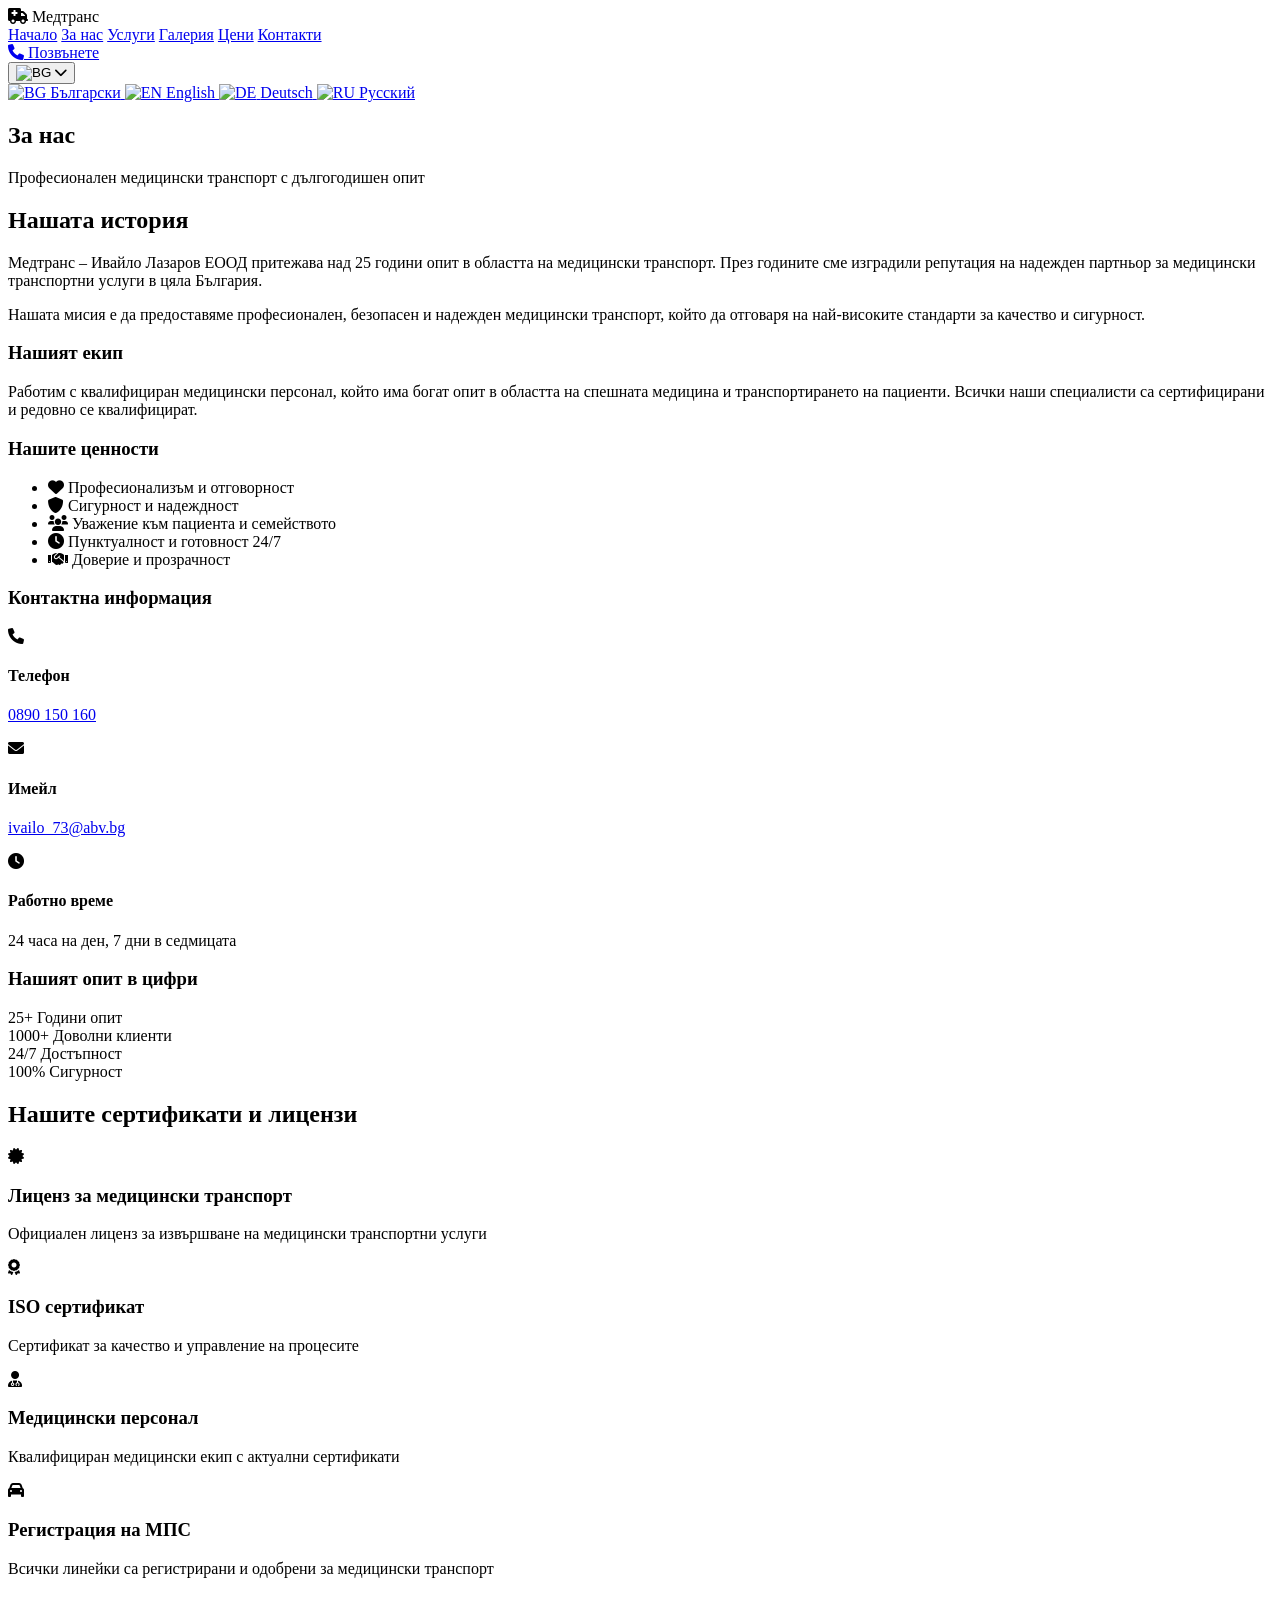
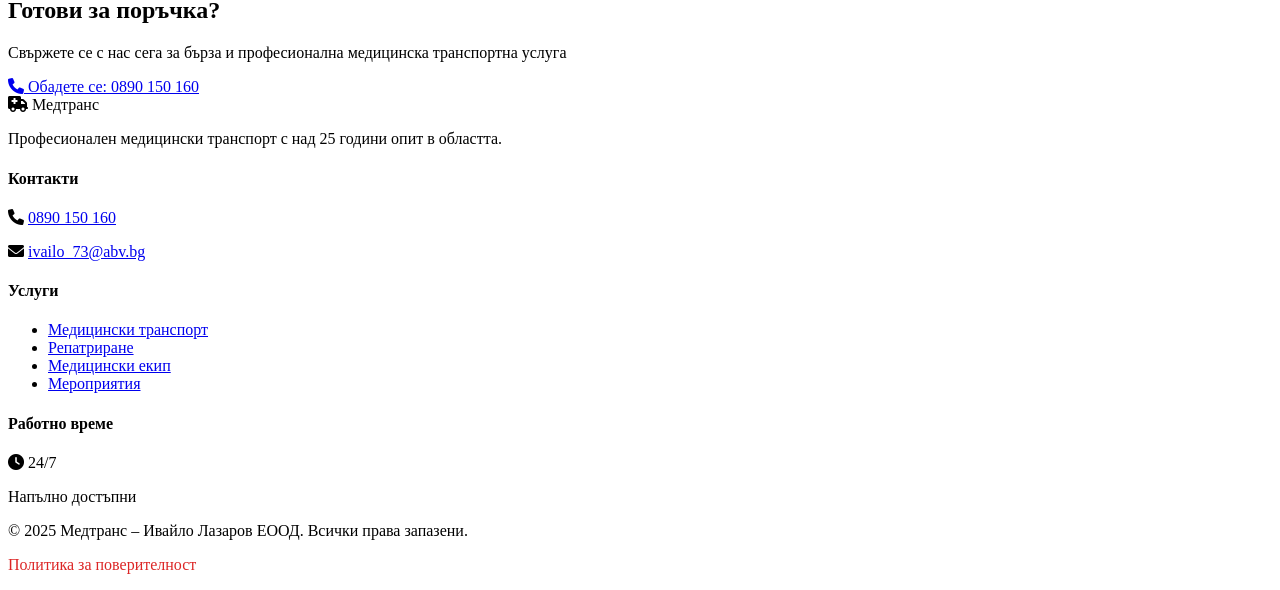
==== about.html @ 8045e9b8 "Add files via upload" ====
<!DOCTYPE html>
<html lang="bg">
<head>
    <meta charset="UTF-8">
    <meta name="viewport" content="width=device-width, initial-scale=1.0">
    <title>За нас - Медтранс - Ивайло Лазаров ЕООД</title>
    <meta name="description" content="Медтранс - Ивайло Лазаров ЕООД притежава над 25 години опит в областта на медицински транспорт. Професионален екип и надеждно обслужване.">
    <meta name="keywords" content="за нас, опит, медицински транспорт, екип">
    
    <link rel="stylesheet" href="css/styles.css">
    <link href="https://fonts.googleapis.com/css2?family=Inter:wght@300;400;500;600;700&display=swap" rel="stylesheet">
    <link rel="stylesheet" href="https://cdnjs.cloudflare.com/ajax/libs/font-awesome/6.0.0/css/all.min.css">
    
    <!-- Favicon -->
    <link rel="icon" type="image/x-icon" href="favicon.ico">
    <link rel="apple-touch-icon" sizes="180x180" href="favicon.ico">
    <link rel="icon" type="image/png" sizes="32x32" href="favicon.ico">
    <link rel="icon" type="image/png" sizes="16x16" href="favicon.ico">
    
    <!-- Additional Meta Tags -->
    <meta name="robots" content="index, follow">
    <meta name="language" content="Bulgarian">
    <meta name="geo.region" content="BG">
    <meta name="geo.placename" content="Pleven">
    <meta name="geo.position" content="43.417;24.607">
    <meta name="ICBM" content="43.417, 24.607">
    <link rel="canonical" href="https://medtrans-pleven.com/about.html">
</head>
<body>
    <!-- Navigation -->
    <nav class="navbar" id="navbar">
        <div class="nav-container">
            <div class="nav-logo">
                <i class="fas fa-ambulance"></i>
                <span>Медтранс</span>
            </div>
            <div class="nav-menu" id="nav-menu">
                <a href="index.html" class="nav-link">Начало</a>
                <a href="about.html" class="nav-link active">За нас</a>
                <a href="services.html" class="nav-link">Услуги</a>
                <a href="gallery.html" class="nav-link">Галерия</a>
                <a href="pricing.html" class="nav-link">Цени</a>
                <a href="contact.html" class="nav-link">Контакти</a>
            </div>
            <div class="nav-actions">
                <a href="tel:0890150160" class="btn btn-cta">
                    <i class="fas fa-phone"></i>
                    Позвънете
                </a>
                <div class="language-selector">
                    <button class="lang-btn" id="lang-btn">
                        <img id="current-flag" class="flag-img" src="https://flagcdn.com/24x18/bg.png" alt="BG">
                        <i class="fas fa-chevron-down"></i>
                    </button>
                    <div class="lang-dropdown" id="lang-dropdown">
                        <a href="#" class="lang-option active" data-lang="bg" data-flag="https://flagcdn.com/24x18/bg.png">
                            <img class="flag-img" src="https://flagcdn.com/24x18/bg.png" alt="BG">
                            <span>Български</span>
                        </a>
                        <a href="#" class="lang-option" data-lang="en" data-flag="https://flagcdn.com/24x18/gb.png">
                            <img class="flag-img" src="https://flagcdn.com/24x18/gb.png" alt="EN">
                            <span>English</span>
                        </a>
                        <a href="#" class="lang-option" data-lang="de" data-flag="https://flagcdn.com/24x18/de.png">
                            <img class="flag-img" src="https://flagcdn.com/24x18/de.png" alt="DE">
                            <span>Deutsch</span>
                        </a>
                        <a href="#" class="lang-option" data-lang="ru" data-flag="https://flagcdn.com/24x18/ru.png">
                            <img class="flag-img" src="https://flagcdn.com/24x18/ru.png" alt="RU">
                            <span>Русский</span>
                        </a>
                    </div>
                </div>
            </div>
            <div class="nav-toggle" id="nav-toggle">
                <span class="bar"></span>
                <span class="bar"></span>
                <span class="bar"></span>
            </div>
        </div>
    </nav>

    <!-- Page Header -->
    <section class="page-header">
        <div class="container">
            <h1>За нас</h1>
            <p>Професионален медицински транспорт с дългогодишен опит</p>
        </div>
    </section>

    <!-- About Content -->
    <section class="about-detailed">
        <div class="container">
            <div class="about-grid">
                <div class="about-text">
                    <h2>Нашата история</h2>
                    <p>Медтранс – Ивайло Лазаров ЕООД притежава над 25 години опит в областта на медицински транспорт. През годините сме изградили репутация на надежден партньор за медицински транспортни услуги в цяла България.</p>
                    
                    <p>Нашата мисия е да предоставяме професионален, безопасен и надежден медицински транспорт, който да отговаря на най-високите стандарти за качество и сигурност.</p>
                    
                    <h3>Нашият екип</h3>
                    <p>Работим с квалифициран медицински персонал, който има богат опит в областта на спешната медицина и транспортирането на пациенти. Всички наши специалисти са сертифицирани и редовно се квалифицират.</p>
                    
                    <h3>Нашите ценности</h3>
                    <ul class="values-list">
                        <li><i class="fas fa-heart"></i> Професионализъм и отговорност</li>
                        <li><i class="fas fa-shield-alt"></i> Сигурност и надеждност</li>
                        <li><i class="fas fa-users"></i> Уважение към пациента и семейството</li>
                        <li><i class="fas fa-clock"></i> Пунктуалност и готовност 24/7</li>
                        <li><i class="fas fa-handshake"></i> Доверие и прозрачност</li>
                    </ul>
                </div>
                
                <div class="about-sidebar">
                    <div class="contact-card">
                        <h3>Контактна информация</h3>
                        <div class="contact-item">
                            <i class="fas fa-phone"></i>
                            <div>
                                <h4>Телефон</h4>
                                <p><a href="tel:0890150160">0890 150 160</a></p>
                            </div>
                        </div>
                        <div class="contact-item">
                            <i class="fas fa-envelope"></i>
                            <div>
                                <h4>Имейл</h4>
                                <p><a href="mailto:ivailo_73@abv.bg">ivailo_73@abv.bg</a></p>
                            </div>
                        </div>
                        <div class="contact-item">
                            <i class="fas fa-clock"></i>
                            <div>
                                <h4>Работно време</h4>
                                <p>24 часа на ден, 7 дни в седмицата</p>
                            </div>
                        </div>
                    </div>
                    
                    <div class="stats-card">
                        <h3>Нашият опит в цифри</h3>
                        <div class="stat-item">
                            <span class="stat-number">25+</span>
                            <span class="stat-label">Години опит</span>
                        </div>
                        <div class="stat-item">
                            <span class="stat-number">1000+</span>
                            <span class="stat-label">Доволни клиенти</span>
                        </div>
                        <div class="stat-item">
                            <span class="stat-number">24/7</span>
                            <span class="stat-label">Достъпност</span>
                        </div>
                        <div class="stat-item">
                            <span class="stat-number">100%</span>
                            <span class="stat-label">Сигурност</span>
                        </div>
                    </div>
                </div>
            </div>
        </div>
    </section>

    <!-- Certifications -->
    <section class="certifications">
        <div class="container">
            <h2>Нашите сертификати и лицензи</h2>
            <div class="cert-grid">
                <div class="cert-item">
                    <i class="fas fa-certificate"></i>
                    <h3>Лиценз за медицински транспорт</h3>
                    <p>Официален лиценз за извършване на медицински транспортни услуги</p>
                </div>
                <div class="cert-item">
                    <i class="fas fa-award"></i>
                    <h3>ISO сертификат</h3>
                    <p>Сертификат за качество и управление на процесите</p>
                </div>
                <div class="cert-item">
                    <i class="fas fa-user-md"></i>
                    <h3>Медицински персонал</h3>
                    <p>Квалифициран медицински екип с актуални сертификати</p>
                </div>
                <div class="cert-item">
                    <i class="fas fa-car"></i>
                    <h3>Регистрация на МПС</h3>
                    <p>Всички линейки са регистрирани и одобрени за медицински транспорт</p>
                </div>
            </div>
        </div>
    </section>

    <!-- Ready to Order Section -->
    <section class="ready-to-order">
        <div class="container">
            <div class="ready-to-order-content">
                <h2>Готови за поръчка?</h2>
                <p>Свържете се с нас сега за бърза и професионална медицинска транспортна услуга</p>
                <a href="tel:0890150160" class="btn btn-primary">
                    <i class="fas fa-phone"></i>
                    Обадете се: 0890 150 160
                </a>
            </div>
        </div>
    </section>

    <!-- Footer -->
    <footer class="footer">
        <div class="container">
            <div class="footer-content">
                <div class="footer-section">
                    <div class="footer-logo">
                        <i class="fas fa-ambulance"></i>
                        <span>Медтранс</span>
                    </div>
                    <p>Професионален медицински транспорт с над 25 години опит в областта.</p>
                </div>
                
                <div class="footer-section">
                    <h4>Контакти</h4>
                    <div class="footer-contact">
                        <p><i class="fas fa-phone"></i> <a href="tel:0890150160">0890 150 160</a></p>
                        <p><i class="fas fa-envelope"></i> <a href="mailto:ivailo_73@abv.bg">ivailo_73@abv.bg</a></p>
                    </div>
                </div>
                
                <div class="footer-section">
                    <h4>Услуги</h4>
                    <ul class="footer-links">
                        <li><a href="services.html">Медицински транспорт</a></li>
                        <li><a href="services.html">Репатриране</a></li>
                        <li><a href="services.html">Медицински екип</a></li>
                        <li><a href="services.html">Мероприятия</a></li>
                    </ul>
                </div>
                
                <div class="footer-section">
                    <h4>Работно време</h4>
                    <p><i class="fas fa-clock"></i> 24/7</p>
                    <p>Напълно достъпни</p>
                </div>
            </div>
            
            <div class="footer-bottom">
                <p>&copy; 2025 Медтранс – Ивайло Лазаров ЕООД. Всички права запазени.</p>
                <p><a href="privacy.html" style="color: #dc2626; text-decoration: none;">Политика за поверителност</a></p>
            </div>
        </div>
    </footer>

    <script src="js/script.js"></script>
</body>
</html>
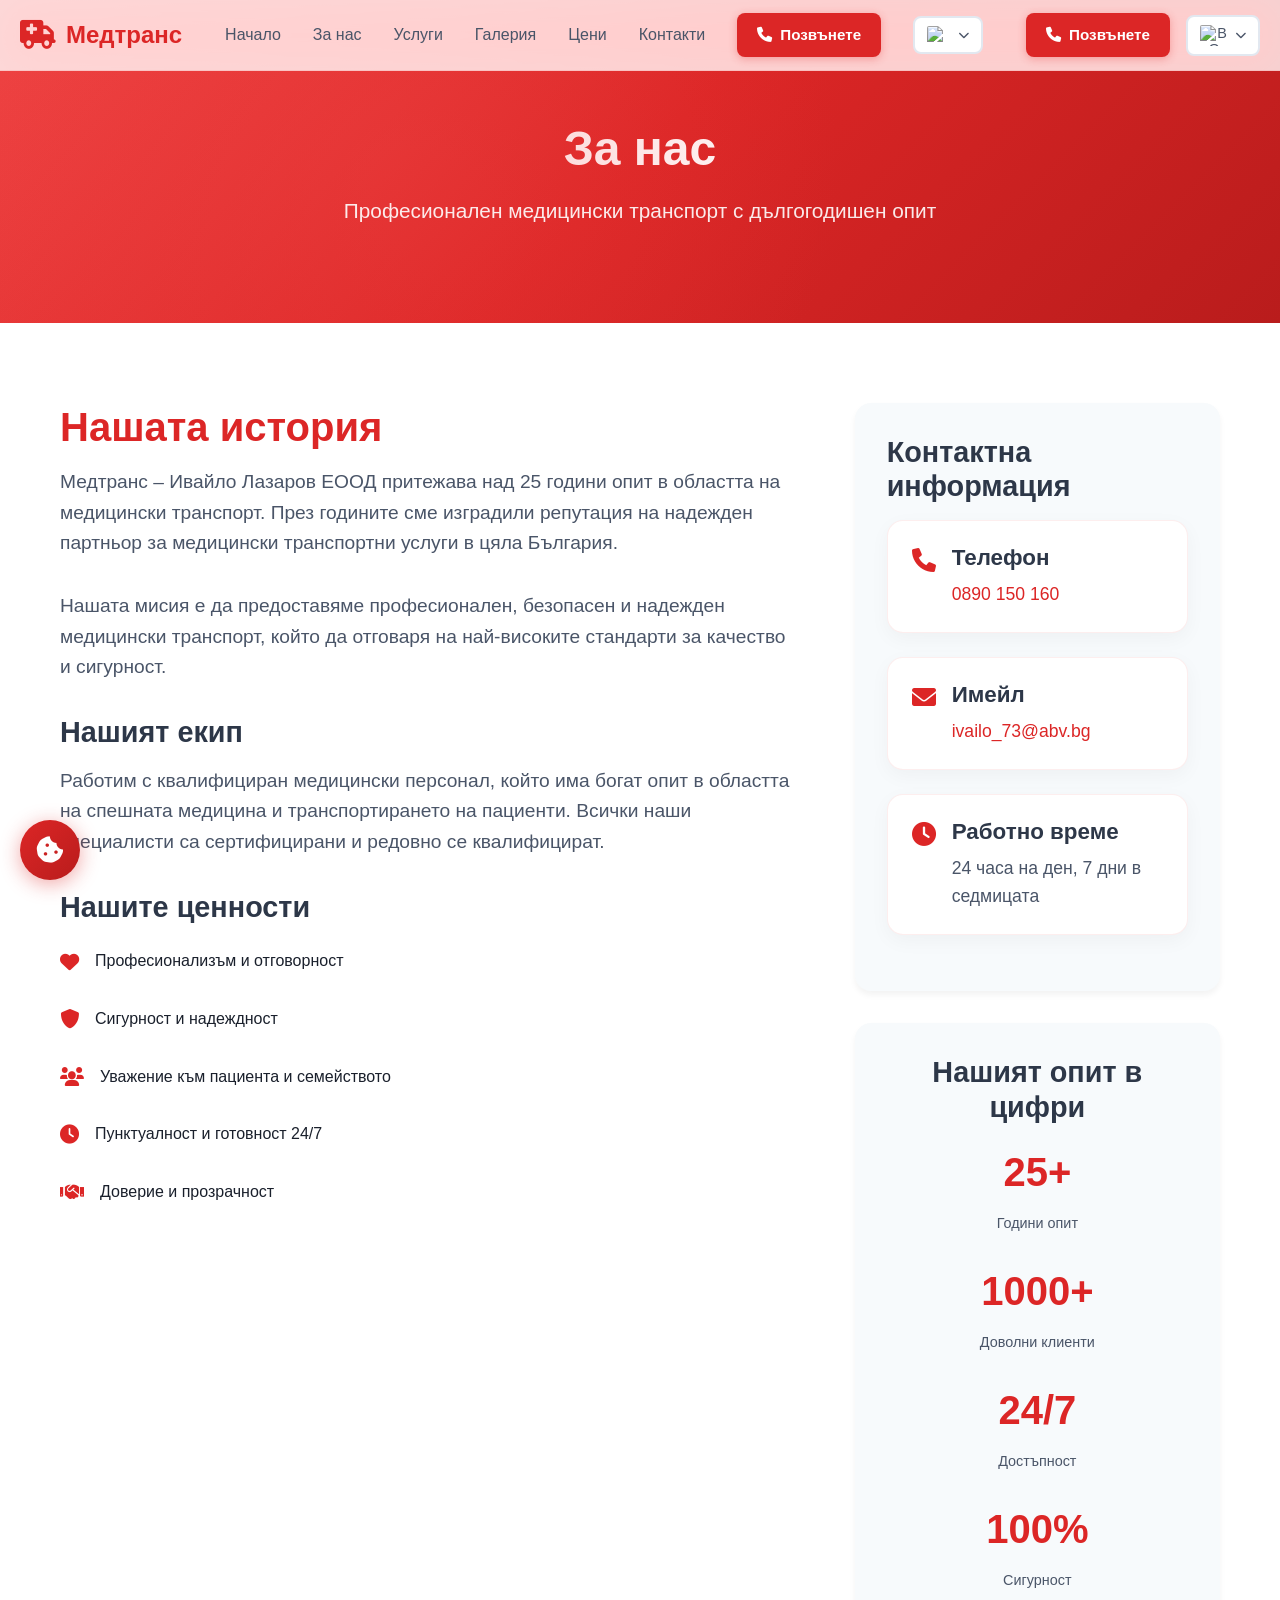
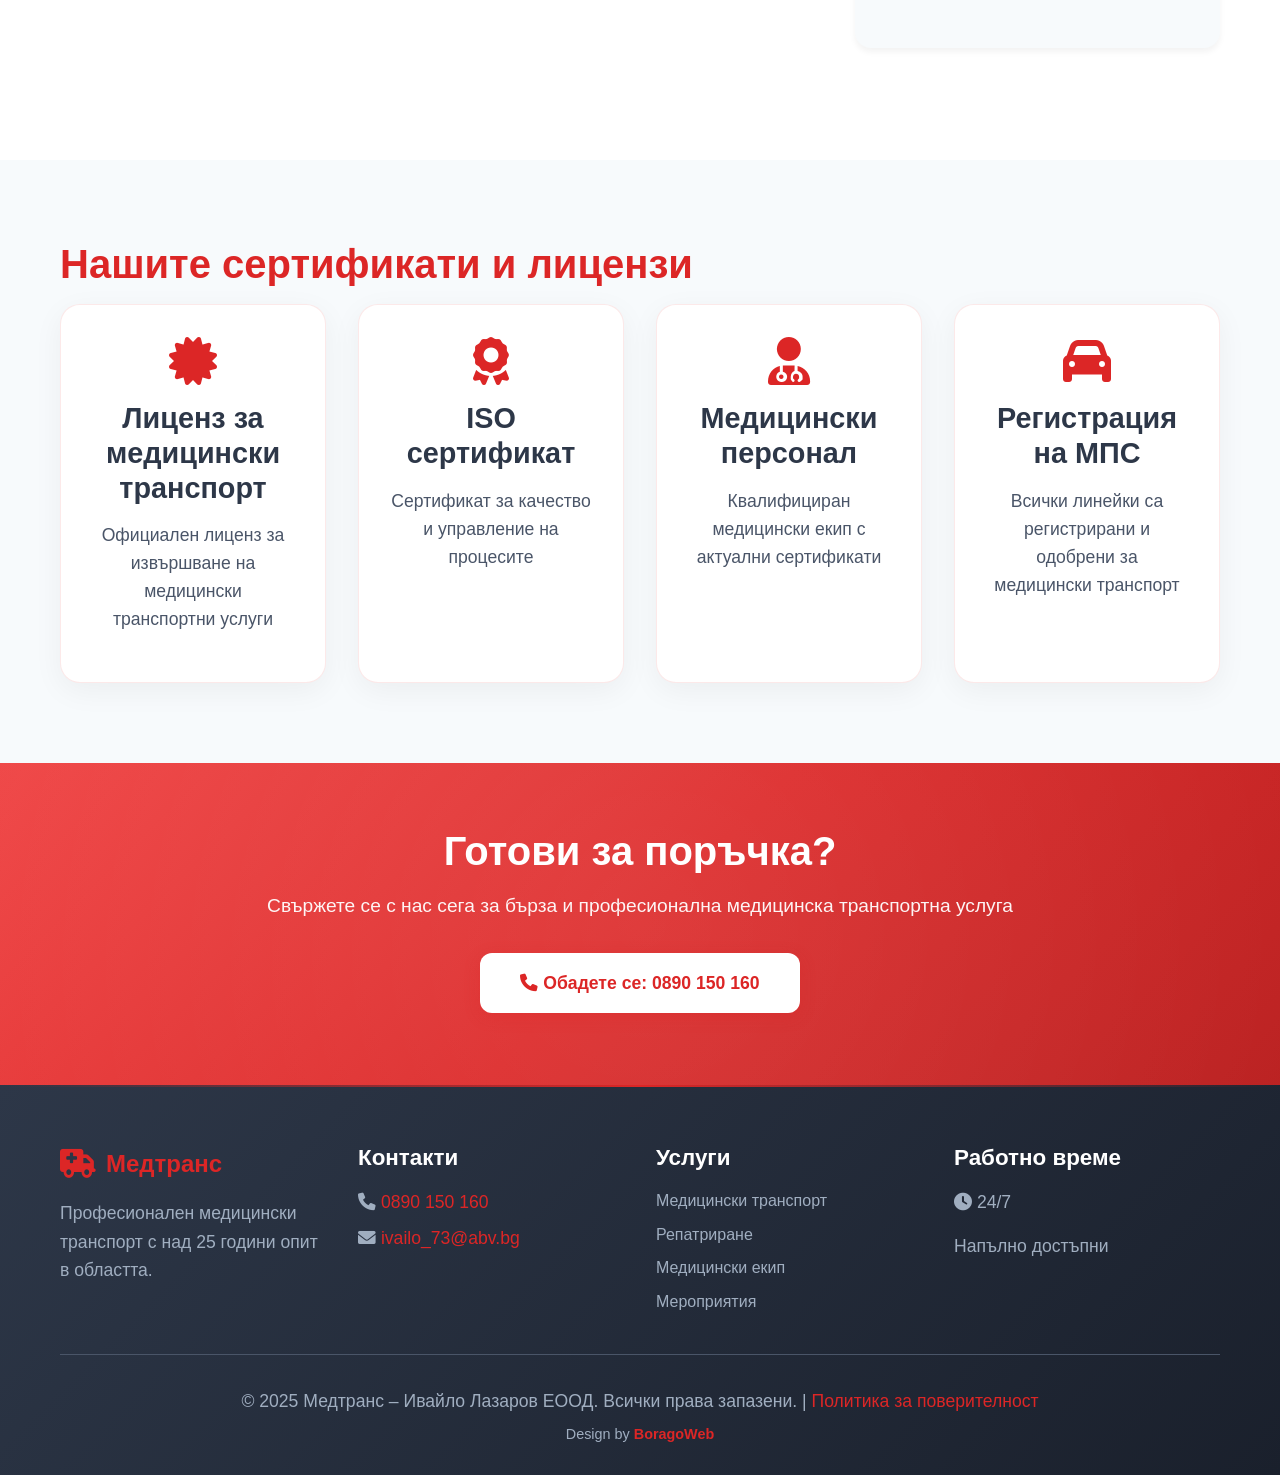
==== commit 07945efc: "Add files via upload" ====
--- a/about.html
+++ b/about.html
@@ -2,7 +2,7 @@
 <html lang="bg">
 <head>
     <meta charset="UTF-8">
-    <meta name="viewport" content="width=device-width, initial-scale=1.0">
+    <meta name="viewport" content="width=device-width, initial-scale=1.0, maximum-scale=1.0, user-scalable=no, overflow-x=hidden">
     <title>За нас - Медтранс - Ивайло Лазаров ЕООД</title>
     <meta name="description" content="Медтранс - Ивайло Лазаров ЕООД притежава над 25 години опит в областта на медицински транспорт. Професионален екип и надеждно обслужване.">
     <meta name="keywords" content="за нас, опит, медицински транспорт, екип">
@@ -41,32 +41,68 @@
                 <a href="gallery.html" class="nav-link">Галерия</a>
                 <a href="pricing.html" class="nav-link">Цени</a>
                 <a href="contact.html" class="nav-link">Контакти</a>
+                
+                <!-- Mobile Call Button -->
+                <div class="mobile-nav-action">
+                    <a href="tel:0890150160" class="btn btn-cta mobile-call-btn">
+                        <i class="fas fa-phone"></i>
+                        Позвънете
+                    </a>
+                </div>
+                
+                <!-- Mobile Language Selector -->
+                <div class="mobile-nav-action">
+                    <div class="language-selector mobile-language-selector">
+                        <button class="lang-btn mobile-lang-btn" id="mobile-lang-btn">
+                            <img id="mobile-current-flag" class="flag-img" src="https://flagcdn.com/w40/bg.png" alt="BG">
+                            <i class="fas fa-chevron-down"></i>
+                        </button>
+                        <div class="lang-dropdown mobile-lang-dropdown" id="mobile-lang-dropdown">
+                            <a href="#" class="lang-option active" data-lang="bg" data-flag="https://flagcdn.com/w40/bg.png">
+                                <img class="flag-img" src="https://flagcdn.com/w40/bg.png" alt="BG">
+                                <span>Български</span>
+                            </a>
+                            <a href="#" class="lang-option" data-lang="en" data-flag="https://flagcdn.com/w40/gb.png">
+                                <img class="flag-img" src="https://flagcdn.com/w40/gb.png" alt="EN">
+                                <span>English</span>
+                            </a>
+                            <a href="#" class="lang-option" data-lang="de" data-flag="https://flagcdn.com/w40/de.png">
+                                <img class="flag-img" src="https://flagcdn.com/w40/de.png" alt="DE">
+                                <span>Deutsch</span>
+                            </a>
+                            <a href="#" class="lang-option" data-lang="ru" data-flag="https://flagcdn.com/w40/ru.png">
+                                <img class="flag-img" src="https://flagcdn.com/w40/ru.png" alt="RU">
+                                <span>Русский</span>
+                            </a>
+                        </div>
+                    </div>
+                </div>
             </div>
             <div class="nav-actions">
-                <a href="tel:0890150160" class="btn btn-cta">
+                <a href="tel:0890150160" class="btn btn-cta desktop-only">
                     <i class="fas fa-phone"></i>
                     Позвънете
                 </a>
-                <div class="language-selector">
+                <div class="language-selector desktop-only">
                     <button class="lang-btn" id="lang-btn">
-                        <img id="current-flag" class="flag-img" src="https://flagcdn.com/24x18/bg.png" alt="BG">
+                        <img id="current-flag" class="flag-img" src="https://flagcdn.com/w40/bg.png" alt="BG">
                         <i class="fas fa-chevron-down"></i>
                     </button>
                     <div class="lang-dropdown" id="lang-dropdown">
-                        <a href="#" class="lang-option active" data-lang="bg" data-flag="https://flagcdn.com/24x18/bg.png">
-                            <img class="flag-img" src="https://flagcdn.com/24x18/bg.png" alt="BG">
+                        <a href="#" class="lang-option active" data-lang="bg" data-flag="https://flagcdn.com/w40/bg.png">
+                            <img class="flag-img" src="https://flagcdn.com/w40/bg.png" alt="BG">
                             <span>Български</span>
                         </a>
-                        <a href="#" class="lang-option" data-lang="en" data-flag="https://flagcdn.com/24x18/gb.png">
-                            <img class="flag-img" src="https://flagcdn.com/24x18/gb.png" alt="EN">
+                        <a href="#" class="lang-option" data-lang="en" data-flag="https://flagcdn.com/w40/gb.png">
+                            <img class="flag-img" src="https://flagcdn.com/w40/gb.png" alt="EN">
                             <span>English</span>
                         </a>
-                        <a href="#" class="lang-option" data-lang="de" data-flag="https://flagcdn.com/24x18/de.png">
-                            <img class="flag-img" src="https://flagcdn.com/24x18/de.png" alt="DE">
+                        <a href="#" class="lang-option" data-lang="de" data-flag="https://flagcdn.com/w40/de.png">
+                            <img class="flag-img" src="https://flagcdn.com/w40/de.png" alt="DE">
                             <span>Deutsch</span>
                         </a>
-                        <a href="#" class="lang-option" data-lang="ru" data-flag="https://flagcdn.com/24x18/ru.png">
-                            <img class="flag-img" src="https://flagcdn.com/24x18/ru.png" alt="RU">
+                        <a href="#" class="lang-option" data-lang="ru" data-flag="https://flagcdn.com/w40/ru.png">
+                            <img class="flag-img" src="https://flagcdn.com/w40/ru.png" alt="RU">
                             <span>Русский</span>
                         </a>
                     </div>
@@ -79,6 +115,9 @@
             </div>
         </div>
     </nav>
+    
+    <!-- Mobile Menu Overlay -->
+    <div class="nav-overlay" id="nav-overlay"></div>
 
     <!-- Page Header -->
     <section class="page-header">
@@ -242,11 +281,16 @@
             </div>
             
             <div class="footer-bottom">
-                <p>&copy; 2025 Медтранс – Ивайло Лазаров ЕООД. Всички права запазени.</p>
-                <p><a href="privacy.html" style="color: #dc2626; text-decoration: none;">Политика за поверителност</a></p>
+                <p>&copy; 2025 Медтранс – Ивайло Лазаров ЕООД. Всички права запазени. | <a href="privacy.html" style="color: #dc2626; text-decoration: none;">Политика за поверителност</a></p>
+                <p class="footer-credit">Design by <a href="https://boragoweb.com" target="_blank" rel="noopener">BoragoWeb</a></p>
             </div>
         </div>
     </footer>
+
+    <!-- Cookie Settings Button -->
+    <button class="cookie-settings-btn" id="cookie-settings-btn" title="Настройки за бисквитки">
+        <i class="fas fa-cookie-bite"></i>
+    </button>
 
     <script src="js/script.js"></script>
 </body>
--- a/css/styles.css
+++ b/css/styles.css
@@ -0,0 +1,3593 @@
+/* Reset and Base Styles */
+* {
+    margin: 0;
+    padding: 0;
+    box-sizing: border-box;
+    word-wrap: break-word;
+    overflow-wrap: break-word;
+}
+
+html {
+    scroll-behavior: smooth;
+    scroll-padding-top: 80px;
+    overflow-x: hidden;
+}
+
+body {
+    font-family: 'Inter', sans-serif;
+    line-height: 1.6;
+    color: #1a202c;
+    overflow-x: hidden;
+    background: #ffffff;
+    width: 100%;
+    max-width: 100vw;
+}
+
+/* Additional overflow fixes */
+* {
+    max-width: 100%;
+    box-sizing: border-box;
+}
+
+img, video {
+    max-width: 100%;
+    height: auto;
+}
+
+.container {
+    max-width: 1200px;
+    margin: 0 auto;
+    padding: 0 20px;
+    width: 100%;
+}
+
+/* Typography */
+h1, h2, h3, h4, h5, h6 {
+    font-weight: 600;
+    line-height: 1.2;
+    margin-bottom: 1rem;
+    word-wrap: break-word;
+    overflow-wrap: break-word;
+    hyphens: auto;
+    max-width: 100%;
+}
+
+h1 {
+    font-size: 3rem;
+    font-weight: 700;
+}
+
+h2 {
+    font-size: 2.5rem;
+    color: #dc2626;
+}
+
+h3 {
+    font-size: 1.8rem;
+    color: #2d3748;
+}
+
+h4 {
+    font-size: 1.4rem;
+    color: #4a5568;
+}
+
+p {
+    margin-bottom: 1rem;
+    word-wrap: break-word;
+    overflow-wrap: break-word;
+    hyphens: auto;
+    max-width: 100%;
+    font-size: 1.1rem;
+    color: #4a5568;
+}
+
+/* Buttons */
+.btn {
+    display: inline-block;
+    padding: 14px 32px;
+    border: none;
+    border-radius: 12px;
+    text-decoration: none;
+    font-weight: 600;
+    font-size: 1rem;
+    cursor: pointer;
+    transition: all 0.4s cubic-bezier(0.4, 0, 0.2, 1);
+    text-align: center;
+    position: relative;
+    overflow: hidden;
+}
+
+.btn::before {
+    content: '';
+    position: absolute;
+    top: 50%;
+    left: 50%;
+    width: 0;
+    height: 0;
+    border-radius: 50%;
+    background: rgba(255, 255, 255, 0.3);
+    transform: translate(-50%, -50%);
+    transition: width 0.6s, height 0.6s;
+}
+
+.btn:hover::before {
+    width: 300px;
+    height: 300px;
+}
+
+.btn-primary {
+    background: #dc2626;
+    color: white;
+    box-shadow: 0 4px 15px rgba(220, 38, 38, 0.3);
+}
+
+.btn-primary:hover {
+    background: #b91c1c;
+    transform: translateY(-3px);
+    box-shadow: 0 12px 35px rgba(220, 38, 38, 0.4);
+}
+
+.btn-secondary {
+    background: white;
+    color: #dc2626;
+    border: 2px solid #dc2626;
+}
+
+.btn-secondary:hover {
+    background: #dc2626;
+    color: white;
+    transform: translateY(-3px);
+    box-shadow: 0 8px 25px rgba(255, 255, 255, 0.3);
+}
+
+.btn-outline {
+    background: transparent;
+    color: #dc2626;
+    border: 2px solid #dc2626;
+}
+
+.btn-outline:hover {
+    background: #dc2626;
+    color: white;
+    transform: translateY(-3px);
+    box-shadow: 0 8px 25px rgba(220, 38, 38, 0.3);
+}
+
+.nav-actions {
+    display: flex;
+    align-items: center;
+    gap: 1rem;
+    flex-shrink: 0;
+}
+
+.btn-cta {
+    background: #dc2626;
+    color: white;
+    padding: 10px 20px;
+    border-radius: 8px;
+    font-weight: 600;
+    font-size: 0.95rem;
+    transition: all 0.3s ease;
+    box-shadow: 0 2px 8px rgba(220, 38, 38, 0.3);
+    display: inline-flex;
+    align-items: center;
+    gap: 0.5rem;
+    white-space: nowrap;
+}
+
+.btn-cta:hover {
+    background: #b91c1c;
+    transform: translateY(-2px);
+    box-shadow: 0 4px 12px rgba(220, 38, 38, 0.4);
+}
+
+/* Language Selector */
+.language-selector {
+    position: relative;
+}
+
+.lang-btn {
+    display: flex;
+    align-items: center;
+    gap: 0.5rem;
+    padding: 8px 12px;
+    background: white;
+    border: 2px solid #e2e8f0;
+    border-radius: 8px;
+    cursor: pointer;
+    font-weight: 500;
+    color: #4a5568;
+    transition: all 0.3s ease;
+    font-size: 0.9rem;
+}
+
+.flag-img {
+    width: 24px;
+    height: 18px;
+    object-fit: cover;
+    border-radius: 2px;
+    display: inline-block;
+}
+
+#current-flag {
+    width: 28px;
+    height: 21px;
+}
+
+.lang-btn:hover {
+    border-color: #dc2626;
+    color: #dc2626;
+}
+
+.lang-btn i:first-child {
+    font-size: 1rem;
+}
+
+.lang-btn i:last-child {
+    font-size: 0.7rem;
+    transition: transform 0.3s ease;
+}
+
+.lang-btn.active i:last-child {
+    transform: rotate(180deg);
+}
+
+.lang-dropdown {
+    position: absolute;
+    top: calc(100% + 8px);
+    right: 0;
+    background: white;
+    border-radius: 12px;
+    box-shadow: 0 10px 40px rgba(0, 0, 0, 0.15);
+    min-width: 180px;
+    opacity: 0;
+    visibility: hidden;
+    transform: translateY(-10px);
+    transition: all 0.3s ease;
+    z-index: 9999;
+    overflow: hidden;
+    border: 1px solid #e2e8f0;
+}
+
+.lang-dropdown.active {
+    opacity: 1 !important;
+    visibility: visible !important;
+    transform: translateY(0) !important;
+    display: block !important;
+}
+
+.lang-option {
+    display: flex;
+    align-items: center;
+    padding: 12px 16px;
+    color: #4a5568;
+    text-decoration: none;
+    transition: all 0.2s ease;
+    font-size: 0.95rem;
+    gap: 0.75rem;
+}
+
+.lang-option .flag-img {
+    width: 24px;
+    height: 18px;
+    margin-right: 8px;
+}
+
+/* Ensure only flag and text show */
+.lang-option {
+    display: flex !important;
+    align-items: center !important;
+}
+
+.lang-option > * {
+    display: inline-block;
+}
+
+/* Hide any pseudo elements */
+.lang-option::before,
+.lang-option::after {
+    display: none !important;
+    content: none !important;
+}
+
+.lang-option:hover {
+    background: #fef2f2;
+    color: #dc2626;
+}
+
+.lang-option.active {
+    background: #dc2626;
+    color: white;
+    font-weight: 600;
+}
+
+.lang-option.active:hover {
+    background: #b91c1c;
+}
+
+/* Navigation */
+.navbar {
+    position: fixed;
+    top: 0;
+    width: 100%;
+    background: rgba(255, 255, 255, 0.8);
+    backdrop-filter: blur(20px) saturate(180%);
+    -webkit-backdrop-filter: blur(20px) saturate(180%);
+    z-index: 1000;
+    transition: all 0.4s cubic-bezier(0.4, 0, 0.2, 1);
+    border-bottom: 1px solid rgba(220, 38, 38, 0.1);
+}
+
+.navbar.scrolled {
+    background: rgba(255, 255, 255, 0.95);
+    backdrop-filter: blur(25px) saturate(180%);
+    box-shadow: 0 4px 30px rgba(0, 0, 0, 0.08);
+}
+
+.nav-container {
+    max-width: 1400px;
+    margin: 0 auto;
+    padding: 0 20px;
+    display: flex;
+    justify-content: space-between;
+    align-items: center;
+    height: 70px;
+    gap: 2rem;
+}
+
+.nav-logo {
+    display: flex;
+    align-items: center;
+    font-size: 1.5rem;
+    font-weight: 700;
+    color: #dc2626;
+    transition: all 0.3s ease;
+    text-decoration: none;
+    flex-shrink: 0;
+}
+
+.nav-logo:hover {
+    transform: scale(1.05);
+    color: #b91c1c;
+}
+
+.nav-logo i {
+    margin-right: 10px;
+    font-size: 1.8rem;
+    animation: float 3s ease-in-out infinite;
+}
+
+.nav-menu {
+    display: flex;
+    list-style: none;
+    gap: 2rem;
+    flex: 1;
+    justify-content: center;
+    align-items: center;
+}
+
+.nav-link {
+    text-decoration: none;
+    color: #4a5568;
+    font-weight: 500;
+    transition: color 0.3s ease;
+    position: relative;
+}
+
+.nav-link:hover {
+    color: #dc2626;
+}
+
+.nav-link.active {
+    color: #dc2626;
+}
+
+.nav-link::after {
+    content: '';
+    position: absolute;
+    width: 0;
+    height: 2px;
+    bottom: -5px;
+    left: 0;
+    background: #dc2626;
+    transition: width 0.3s ease;
+}
+
+.nav-link:hover::after,
+.nav-link.active::after {
+    width: 100%;
+}
+
+.nav-toggle {
+    display: none;
+    flex-direction: column;
+    cursor: pointer;
+}
+
+.bar {
+    width: 25px;
+    height: 3px;
+    background: #4a5568;
+    margin: 3px 0;
+    transition: 0.3s;
+}
+
+/* Hero Section */
+.hero {
+    height: 100vh;
+    background: url('https://images.unsplash.com/photo-1587745416684-47953f16f02f?q=80&w=2070&auto=format&fit=crop') center/cover no-repeat;
+    background-attachment: fixed;
+    display: flex;
+    align-items: center;
+    justify-content: center;
+    text-align: center;
+    position: relative;
+    overflow: hidden;
+}
+
+.hero::before {
+    content: '';
+    position: absolute;
+    top: 0;
+    left: 0;
+    right: 0;
+    bottom: 0;
+    background: rgba(0, 0, 0, 0.4);
+    z-index: 1;
+}
+
+.hero-overlay {
+    display: none;
+}
+
+.hero-wrapper {
+    position: relative;
+    z-index: 2;
+    display: flex;
+    flex-direction: column;
+    align-items: center;
+    gap: 3rem;
+}
+
+.hero-content {
+    max-width: 800px;
+    padding: 4rem 4rem;
+    background: rgba(255, 255, 255, 0.95);
+    backdrop-filter: blur(10px);
+    border-radius: 20px;
+    box-shadow: 0 20px 60px rgba(0, 0, 0, 0.3);
+    margin: 0 25px;
+    display: flex;
+    flex-direction: column;
+    align-items: center;
+}
+
+.hero-title {
+    font-size: 4rem;
+    margin-bottom: 1.5rem;
+    font-weight: 800;
+    letter-spacing: -0.02em;
+    color: #1a202c;
+    animation: fadeInUp 1s ease-out;
+}
+
+.hero-subtitle {
+    font-size: 1.5rem;
+    margin-bottom: 2.5rem;
+    font-weight: 400;
+    color: #4a5568;
+    animation: fadeInUp 1s ease-out 0.2s both;
+}
+
+.hero-buttons {
+    display: flex;
+    gap: 1.5rem;
+    justify-content: center;
+    flex-wrap: wrap;
+    animation: fadeInUp 1s ease-out 0.6s both;
+}
+
+/* Scroll Indicator */
+.scroll-indicator {
+    display: flex;
+    flex-direction: column;
+    align-items: center;
+    gap: 1rem;
+    animation: fadeInUp 1s ease-out 0.9s both;
+    cursor: pointer;
+    transition: opacity 0.5s ease, transform 0.3s ease;
+}
+
+.scroll-indicator:hover {
+    transform: translateY(5px);
+}
+
+.scroll-indicator span {
+    color: white;
+    font-size: 0.9rem;
+    font-weight: 500;
+    text-transform: uppercase;
+    letter-spacing: 1px;
+    text-shadow: 0 2px 4px rgba(0, 0, 0, 0.5);
+}
+
+.mouse {
+    width: 30px;
+    height: 50px;
+    border: 3px solid white;
+    border-radius: 20px;
+    position: relative;
+}
+
+.mouse-wheel {
+    width: 4px;
+    height: 10px;
+    background: white;
+    border-radius: 2px;
+    position: absolute;
+    top: 10px;
+    left: 50%;
+    transform: translateX(-50%);
+    animation: scroll-wheel 2s ease-in-out infinite;
+}
+
+@keyframes scroll-wheel {
+    0%, 100% {
+        top: 10px;
+        opacity: 1;
+    }
+    50% {
+        top: 25px;
+        opacity: 0.5;
+    }
+}
+
+/* Section Headers */
+.section-header {
+    text-align: center;
+    margin-bottom: 4rem;
+    position: relative;
+}
+
+.section-header h2 {
+    margin-bottom: 1rem;
+    position: relative;
+    display: inline-block;
+}
+
+.section-header h2::after {
+    content: '';
+    position: absolute;
+    bottom: -10px;
+    left: 50%;
+    transform: translateX(-50%);
+    width: 60px;
+    height: 4px;
+    background: linear-gradient(90deg, #ef4444, #dc2626, #b91c1c);
+    border-radius: 2px;
+}
+
+.section-header p {
+    font-size: 1.2rem;
+    color: #718096;
+    max-width: 600px;
+    margin: 0 auto;
+    margin-top: 1.5rem;
+}
+
+/* About Section */
+.about {
+    padding: 100px 0;
+    background: linear-gradient(180deg, #ffffff 0%, #f7fafc 100%);
+}
+
+.about-content {
+    display: grid;
+    grid-template-columns: 1fr 1fr;
+    gap: 4rem;
+    align-items: center;
+}
+
+.about-text p {
+    font-size: 1.2rem;
+    margin-bottom: 2rem;
+    color: #4a5568;
+}
+
+.contact-info {
+    margin-top: 2rem;
+}
+
+.contact-item {
+    display: flex;
+    align-items: flex-start;
+    margin-bottom: 1.5rem;
+    padding: 1.5rem;
+    background: white;
+    border-radius: 16px;
+    box-shadow: 0 6px 20px rgba(0, 0, 0, 0.04);
+    transition: all 0.3s ease;
+    border: 1px solid rgba(220, 38, 38, 0.08);
+}
+
+.contact-item:hover {
+    transform: translateX(8px);
+    box-shadow: 0 10px 30px rgba(220, 38, 38, 0.1);
+    border-color: rgba(220, 38, 38, 0.15);
+}
+
+.contact-item i {
+    font-size: 1.5rem;
+    color: #dc2626;
+    margin-right: 1rem;
+    margin-top: 0.2rem;
+}
+
+.contact-item h4 {
+    margin-bottom: 0.5rem;
+    color: #2d3748;
+}
+
+.contact-item p {
+    margin: 0;
+    color: #4a5568;
+}
+
+.contact-item a {
+    color: #dc2626;
+    text-decoration: none;
+}
+
+.contact-item a:hover {
+    text-decoration: underline;
+}
+
+.about-image {
+    display: flex;
+    flex-direction: column;
+    gap: 2rem;
+}
+
+.image-placeholder {
+    width: 100%;
+    min-height: 300px;
+    background: linear-gradient(135deg, #fef2f2, #fecaca);
+    border-radius: 20px;
+    display: flex;
+    flex-direction: column;
+    align-items: center;
+    justify-content: center;
+    color: #dc2626;
+    font-size: 4rem;
+    box-shadow: 0 10px 40px rgba(220, 38, 38, 0.15);
+    transition: all 0.4s ease;
+    padding: 2rem;
+}
+
+.image-placeholder:hover {
+    transform: scale(1.02);
+    box-shadow: 0 15px 50px rgba(220, 38, 38, 0.2);
+}
+
+.image-placeholder p {
+    margin-top: 1rem;
+    font-size: 1.2rem;
+    color: #dc2626;
+    text-align: center;
+}
+
+.about-stats {
+    display: grid;
+    grid-template-columns: 1fr 1fr;
+    gap: 1rem;
+}
+
+.stat-box {
+    background: white;
+    padding: 1.5rem;
+    border-radius: 15px;
+    text-align: center;
+    box-shadow: 0 4px 15px rgba(220, 38, 38, 0.1);
+    border: 2px solid #fecaca;
+    transition: all 0.3s ease;
+}
+
+.stat-box:hover {
+    transform: translateY(-5px);
+    box-shadow: 0 8px 25px rgba(220, 38, 38, 0.15);
+}
+
+.stat-box h3 {
+    font-size: 2.5rem;
+    color: #dc2626;
+    margin-bottom: 0.5rem;
+}
+
+.stat-box p {
+    font-size: 0.9rem;
+    color: #4a5568;
+    margin: 0;
+}
+
+/* Services Section */
+.services {
+padding: 100px 0;
+background: linear-gradient(180deg, #f7fafc 0%, #ffffff 100%);
+}
+
+.services-grid {
+display: grid;
+grid-template-columns: repeat(3, 1fr);
+gap: 2rem;
+}
+
+.service-card {
+background: white;
+padding: 2.5rem;
+border-radius: 24px;
+text-align: center;
+box-shadow: 0 10px 40px rgba(0, 0, 0, 0.06);
+transition: all 0.4s cubic-bezier(0.4, 0, 0.2, 1);
+border: 1px solid rgba(220, 38, 38, 0.1);
+position: relative;
+overflow: hidden;
+}
+
+.service-card::before {
+content: '';
+position: absolute;
+top: 0;
+left: 0;
+right: 0;
+height: 4px;
+background: linear-gradient(90deg, #ef4444, #dc2626, #b91c1c);
+transform: scaleX(0);
+transition: transform 0.4s ease;
+}
+
+.service-card:hover::before {
+transform: scaleX(1);
+}
+
+.service-card:hover {
+transform: translateY(-12px);
+box-shadow: 0 25px 50px rgba(220, 38, 38, 0.15);
+border-color: rgba(220, 38, 38, 0.2);
+}
+
+.service-icon {
+width: 90px;
+height: 90px;
+background: linear-gradient(135deg, #ef4444 0%, #dc2626 50%, #b91c1c 100%);
+border-radius: 20px;
+display: flex;
+align-items: center;
+justify-content: center;
+margin: 0 auto 1.5rem;
+color: white;
+font-size: 2.2rem;
+box-shadow: 0 8px 25px rgba(220, 38, 38, 0.3);
+transition: all 0.4s ease;
+}
+
+.service-card:hover .service-icon {
+transform: scale(1.1) rotate(5deg);
+box-shadow: 0 12px 35px rgba(220, 38, 38, 0.4);
+}
+
+.service-card h3 {
+margin-bottom: 1rem;
+color: #2d3748;
+word-wrap: break-word;
+overflow-wrap: break-word;
+hyphens: auto;
+max-width: 100%;
+}
+
+.service-card p {
+margin-bottom: 1.5rem;
+color: #718096;
+line-height: 1.6;
+word-wrap: break-word;
+overflow-wrap: break-word;
+hyphens: auto;
+max-width: 100%;
+}
+
+.service-card .btn-outline {
+position: relative;
+z-index: 1;
+}
+
+/* Equipment Section */
+.equipment {
+padding: 100px 0;
+background: linear-gradient(180deg, #ffffff 0%, #f7fafc 100%);
+}
+
+.equipment-grid {
+display: grid;
+grid-template-columns: repeat(3, 1fr);
+gap: 1.5rem;
+}
+
+.equipment-category {
+background: white;
+padding: 2.5rem;
+border-radius: 24px;
+box-shadow: 0 10px 40px rgba(0, 0, 0, 0.06);
+transition: all 0.4s cubic-bezier(0.4, 0, 0.2, 1);
+border: 1px solid rgba(220, 38, 38, 0.1);
+min-height: 280px;
+display: flex;
+flex-direction: column;
+}
+
+.equipment-category:hover {
+transform: translateY(-8px);
+box-shadow: 0 20px 50px rgba(220, 38, 38, 0.12);
+border-color: rgba(220, 38, 38, 0.2);
+}
+
+.equipment-category h3 {
+display: flex;
+align-items: center;
+margin-bottom: 1.5rem;
+color: #2d3748;
+font-size: 1.25rem;
+font-weight: 600;
+word-wrap: break-word;
+overflow-wrap: break-word;
+hyphens: auto;
+max-width: 100%;
+flex-wrap: wrap;
+gap: 0.5rem;
+}
+
+.equipment-category h3 i {
+margin-right: 0.5rem;
+color: #dc2626;
+font-size: 1.5rem;
+    font-size: 1.5rem;
+}
+
+.equipment-category ul {
+    list-style: none;
+    flex-grow: 1;
+}
+
+.equipment-category li {
+    padding: 0.5rem 0;
+    color: #4a5568;
+    border-bottom: 1px solid #e2e8f0;
+    word-wrap: break-word;
+    overflow-wrap: break-word;
+    font-size: 0.95rem;
+}
+
+.equipment-category li:last-child {
+    border-bottom: none;
+}
+
+.equipment-category li::before {
+    content: '✓';
+    color: #48bb78;
+    font-weight: bold;
+    margin-right: 0.5rem;
+}
+
+/* Pricing Section */
+.pricing {
+    padding: 100px 0;
+    background: linear-gradient(180deg, #f7fafc 0%, #ffffff 100%);
+}
+
+.pricing-content {
+    display: grid;
+    grid-template-columns: 2fr 1fr;
+    gap: 4rem;
+    align-items: center;
+}
+
+.pricing-item {
+    display: flex;
+    align-items: flex-start;
+    margin-bottom: 2rem;
+    padding: 2rem;
+    background: white;
+    border-radius: 16px;
+    border-left: 4px solid #dc2626;
+    box-shadow: 0 6px 20px rgba(0, 0, 0, 0.04);
+    transition: all 0.3s ease;
+}
+
+.pricing-item:hover {
+    transform: translateX(8px);
+    box-shadow: 0 10px 30px rgba(220, 38, 38, 0.1);
+}
+
+.pricing-item i {
+    font-size: 2rem;
+    color: #dc2626;
+    margin-right: 1rem;
+    margin-top: 0.2rem;
+}
+
+.pricing-item h4 {
+    margin-bottom: 0.5rem;
+    color: #2d3748;
+    word-wrap: break-word;
+    overflow-wrap: break-word;
+    hyphens: auto;
+    max-width: 100%;
+}
+
+.pricing-item p {
+    margin: 0;
+    color: #4a5568;
+    word-wrap: break-word;
+    overflow-wrap: break-word;
+    hyphens: auto;
+    max-width: 100%;
+}
+
+/* Ready to Order Section - Can be used on any page */
+.ready-to-order {
+    background: linear-gradient(135deg, #ef4444 0%, #dc2626 50%, #b91c1c 100%);
+    color: white;
+    padding: 4rem 0;
+    position: relative;
+    overflow: hidden;
+}
+
+.ready-to-order::before {
+    content: '';
+    position: absolute;
+    top: -50%;
+    left: -50%;
+    width: 200%;
+    height: 200%;
+    background: radial-gradient(circle, rgba(255, 255, 255, 0.1) 0%, transparent 70%);
+    animation: rotate 10s linear infinite;
+}
+
+.ready-to-order-content {
+    position: relative;
+    z-index: 2;
+    text-align: center;
+    max-width: 800px;
+    margin: 0 auto;
+}
+
+.ready-to-order h2 {
+    color: white;
+    font-size: 2.5rem;
+    margin-bottom: 1rem;
+}
+
+.ready-to-order p {
+    color: rgba(255, 255, 255, 0.95);
+    font-size: 1.2rem;
+    margin-bottom: 2rem;
+}
+
+.ready-to-order .btn-primary {
+    background: white;
+    color: #dc2626;
+    font-size: 1.1rem;
+    padding: 1rem 2.5rem;
+}
+
+.ready-to-order .btn-primary:hover {
+    background: #f7fafc;
+    color: #b91c1c;
+    transform: translateY(-3px);
+}
+
+.pricing-cta {
+    background: linear-gradient(135deg, #ef4444 0%, #dc2626 50%, #b91c1c 100%);
+    color: white;
+    padding: 3rem 2rem;
+    border-radius: 24px;
+    text-align: center;
+    box-shadow: 0 15px 40px rgba(220, 38, 38, 0.3);
+    position: relative;
+    overflow: hidden;
+}
+
+.pricing-cta::before {
+    content: '';
+    position: absolute;
+    top: -50%;
+    left: -50%;
+    width: 200%;
+    height: 200%;
+    background: radial-gradient(circle, rgba(255, 255, 255, 0.1) 0%, transparent 70%);
+    animation: rotate 10s linear infinite;
+}
+
+@keyframes rotate {
+    0% { transform: rotate(0deg); }
+    100% { transform: rotate(360deg); }
+}
+
+.pricing-cta h3 {
+    color: white;
+    margin-bottom: 1rem;
+}
+
+.pricing-cta p {
+    color: rgba(255, 255, 255, 0.9);
+    margin-bottom: 2rem;
+}
+
+.pricing-cta .btn-primary {
+    background: white;
+    color: #dc2626;
+}
+
+.pricing-cta .btn-primary:hover {
+    background: #f7fafc;
+    color: #b91c1c;
+}
+
+/* Gallery Section */
+.gallery {
+    padding: 100px 0;
+    background: linear-gradient(180deg, #ffffff 0%, #f7fafc 100%);
+}
+
+.gallery-grid {
+    display: grid;
+    grid-template-columns: repeat(auto-fit, minmax(300px, 1fr));
+    gap: 2rem;
+}
+
+.gallery-item {
+    background: white;
+    border-radius: 20px;
+    overflow: hidden;
+    box-shadow: 0 10px 40px rgba(0, 0, 0, 0.06);
+    transition: all 0.4s cubic-bezier(0.4, 0, 0.2, 1);
+    cursor: pointer;
+    position: relative;
+}
+
+.gallery-item::after {
+    content: '';
+    position: absolute;
+    inset: 0;
+    background: linear-gradient(135deg, rgba(220, 38, 38, 0.1), transparent);
+    opacity: 0;
+    transition: opacity 0.4s ease;
+}
+
+.gallery-item:hover::after {
+    opacity: 1;
+}
+
+.gallery-item:hover {
+    transform: translateY(-8px) scale(1.02);
+    box-shadow: 0 20px 50px rgba(220, 38, 38, 0.15);
+}
+
+.gallery-placeholder {
+    height: 250px;
+    background: linear-gradient(135deg, #fef2f2, #fecaca);
+    display: flex;
+    flex-direction: column;
+    align-items: center;
+    justify-content: center;
+    color: #dc2626;
+    font-size: 3rem;
+}
+
+.gallery-placeholder p {
+    margin-top: 1rem;
+    font-size: 1.1rem;
+    color: #dc2626;
+}
+
+/* Contact Section */
+.contact {
+    padding: 100px 0;
+    background: linear-gradient(180deg, #f7fafc 0%, #ffffff 100%);
+}
+
+.contact-content {
+    display: grid;
+    grid-template-columns: 1fr 1fr;
+    gap: 4rem;
+}
+
+.contact-form {
+    background: white;
+    padding: 2.5rem;
+    border-radius: 24px;
+    box-shadow: 0 10px 40px rgba(0, 0, 0, 0.06);
+    border: 1px solid rgba(220, 38, 38, 0.1);
+    max-width: 100%;
+    overflow: hidden;
+}
+
+.form-group {
+    margin-bottom: 1.5rem;
+}
+
+.form-group label {
+    display: block;
+    margin-bottom: 0.5rem;
+    font-weight: 500;
+    color: #2d3748;
+    word-wrap: break-word;
+    overflow-wrap: break-word;
+    hyphens: auto;
+    max-width: 100%;
+}
+
+.form-group input,
+.form-group select,
+.form-group textarea {
+    width: 100%;
+    padding: 14px 18px;
+    border: 2px solid #e2e8f0;
+    border-radius: 12px;
+    font-size: 1rem;
+    transition: all 0.3s ease;
+    font-family: inherit;
+    background: #f8fafc;
+}
+
+.form-group input:focus,
+.form-group select:focus,
+.form-group textarea:focus {
+    outline: none;
+    border-color: #dc2626;
+    background: white;
+    box-shadow: 0 0 0 4px rgba(220, 38, 38, 0.1), 0 4px 15px rgba(220, 38, 38, 0.1);
+    transform: translateY(-2px);
+}
+
+.contact-details {
+    margin-bottom: 2rem;
+}
+
+.contact-detail {
+    display: flex;
+    align-items: flex-start;
+    margin-bottom: 2rem;
+    padding: 2rem;
+    background: linear-gradient(135deg, #dc2626, #b91c1c) !important;
+    border-radius: 20px;
+    box-shadow: 0 6px 20px rgba(220, 38, 38, 0.3);
+    transition: all 0.3s ease;
+    border: none;
+}
+
+.contact-detail:hover {
+    transform: translateX(8px);
+    box-shadow: 0 10px 30px rgba(220, 38, 38, 0.4);
+}
+
+.contact-detail i {
+    width: 50px !important;
+    height: 50px !important;
+    background: rgba(255, 255, 255, 0.2) !important;
+    color: white !important;
+    border-radius: 50% !important;
+    display: flex !important;
+    align-items: center !important;
+    justify-content: center !important;
+    font-size: 1.3rem !important;
+    margin-right: 1.5rem !important;
+    flex-shrink: 0;
+    border: 2px solid rgba(255, 255, 255, 0.3) !important;
+}
+
+.contact-detail h4 {
+    margin-bottom: 0.5rem;
+    color: white !important;
+}
+
+.contact-detail p {
+    margin: 0;
+    color: white !important;
+}
+
+.contact-detail a {
+    color: white !important;
+    text-decoration: none;
+}
+
+.contact-detail a:hover {
+    text-decoration: underline;
+}
+
+.availability {
+    display: inline-block;
+    background: #dc2626;
+    color: white;
+    padding: 0.35rem 0.9rem;
+    border-radius: 20px;
+    font-size: 0.85rem;
+    font-weight: 700;
+    margin-top: 0.5rem;
+    box-shadow: 0 2px 8px rgba(220, 38, 38, 0.3);
+    line-height: 1;
+}
+
+.map-container {
+    background: #f7fafc;
+    border-radius: 12px;
+    overflow: hidden;
+}
+
+.map-placeholder {
+    height: 250px;
+    background: linear-gradient(135deg, #fef2f2, #fecaca);
+    display: flex;
+    flex-direction: column;
+    align-items: center;
+    justify-content: center;
+    color: #dc2626;
+    font-size: 2rem;
+    border-radius: 16px;
+    box-shadow: 0 6px 20px rgba(220, 38, 38, 0.1);
+}
+
+.map-placeholder p {
+    margin: 0.5rem 0;
+    font-size: 1.1rem;
+    color: #dc2626;
+}
+
+.map-placeholder small {
+    font-size: 0.9rem;
+    color: #4a5568;
+}
+
+/* Footer */
+.footer {
+    background: linear-gradient(135deg, #2d3748 0%, #1a202c 100%);
+    color: white;
+    padding: 60px 0 20px;
+    position: relative;
+    overflow: hidden;
+}
+
+.footer::before {
+    content: '';
+    position: absolute;
+    top: 0;
+    left: 0;
+    right: 0;
+    height: 2px;
+    background: linear-gradient(90deg, transparent, #dc2626, transparent);
+}
+
+.footer-content {
+    display: grid;
+    grid-template-columns: repeat(auto-fit, minmax(250px, 1fr));
+    gap: 2rem;
+    margin-bottom: 2rem;
+}
+
+.footer-section h4 {
+    color: white;
+    margin-bottom: 1rem;
+}
+
+.footer-logo {
+    display: flex;
+    align-items: center;
+    font-size: 1.5rem;
+    font-weight: 700;
+    margin-bottom: 1rem;
+    color: #dc2626;
+}
+
+.footer-logo i {
+    margin-right: 10px;
+    font-size: 1.8rem;
+}
+
+.footer-section p {
+    color: #a0aec0;
+    line-height: 1.6;
+}
+
+.footer-contact p {
+    margin-bottom: 0.5rem;
+    color: #a0aec0;
+}
+
+.footer-contact a {
+    color: #dc2626;
+    text-decoration: none;
+}
+
+.footer-contact a:hover {
+    text-decoration: underline;
+}
+
+.footer-links {
+    list-style: none;
+}
+
+.footer-links li {
+    margin-bottom: 0.5rem;
+}
+
+.footer-links a {
+    color: #a0aec0;
+    text-decoration: none;
+    transition: color 0.3s ease;
+}
+
+.footer-links a:hover {
+    color: #dc2626;
+}
+
+.footer-bottom {
+    border-top: 1px solid #4a5568;
+    padding-top: 2rem;
+    text-align: center;
+}
+
+.footer-bottom p {
+    color: #a0aec0;
+    margin: 0;
+    margin-bottom: 0.5rem;
+}
+
+.footer-credit {
+    font-size: 0.9rem;
+    color: #a0aec0;
+}
+
+.footer-credit a {
+    color: #dc2626;
+    text-decoration: none;
+    font-weight: 600;
+    transition: color 0.3s ease;
+}
+
+.footer-credit a:hover {
+    color: #ef4444;
+    text-decoration: underline;
+}
+
+/* Modal */
+.modal {
+    display: none;
+    position: fixed;
+    z-index: 2000;
+    left: 0;
+    top: 0;
+    width: 100%;
+    height: 100%;
+    background-color: rgba(0, 0, 0, 0.95);
+    backdrop-filter: blur(10px);
+    animation: fadeIn 0.3s ease;
+}
+
+.modal-content {
+    position: relative;
+    margin: auto;
+    padding: 0;
+    width: 90%;
+    max-width: 800px;
+    top: 50%;
+    transform: translateY(-50%);
+    animation: slideUp 0.4s ease;
+}
+
+@keyframes slideUp {
+    from {
+        opacity: 0;
+        transform: translateY(-40%);
+    }
+    to {
+        opacity: 1;
+        transform: translateY(-50%);
+    }
+}
+
+.modal-close {
+    position: absolute;
+    top: -40px;
+    right: 0;
+    color: white;
+    font-size: 2rem;
+    font-weight: bold;
+    cursor: pointer;
+    z-index: 2001;
+    transition: all 0.3s ease;
+    width: 40px;
+    height: 40px;
+    display: flex;
+    align-items: center;
+    justify-content: center;
+    border-radius: 50%;
+    background: rgba(255, 255, 255, 0.1);
+}
+
+.modal-close:hover {
+    color: #dc2626;
+    background: rgba(255, 255, 255, 0.2);
+    transform: rotate(90deg);
+}
+
+#modal-image {
+    width: 100%;
+    height: auto;
+    border-radius: 16px;
+    box-shadow: 0 20px 60px rgba(0, 0, 0, 0.5);
+}
+
+.modal-caption {
+    color: white;
+    text-align: center;
+    padding: 1.5rem;
+    font-size: 1.2rem;
+    font-weight: 500;
+}
+
+/* Animations */
+@keyframes fadeInUp {
+    from {
+        opacity: 0;
+        transform: translateY(30px);
+    }
+    to {
+        opacity: 1;
+        transform: translateY(0);
+    }
+}
+
+.fade-in-up {
+    animation: fadeInUp 0.8s ease-out;
+}
+
+@keyframes float {
+    0%, 100% {
+        transform: translateY(0);
+    }
+    50% {
+        transform: translateY(-10px);
+    }
+}
+
+@keyframes shimmer {
+    0% {
+        background-position: -1000px 0;
+    }
+    100% {
+        background-position: 1000px 0;
+    }
+}
+
+/* Cookie Consent Modal */
+.cookie-modal {
+    display: none;
+    position: fixed;
+    inset: 0;
+    background: rgba(0, 0, 0, 0.7);
+    backdrop-filter: blur(5px);
+    z-index: 10000;
+    align-items: center;
+    justify-content: center;
+    padding: 1rem;
+    animation: fadeIn 0.3s ease;
+}
+
+/* Top-right cookie popup for mobile */
+@media (max-width: 768px) {
+    .cookie-modal {
+        align-items: flex-start;
+        justify-content: flex-end;
+        padding-top: 80px;
+        padding-right: 1rem;
+        padding-left: 1rem;
+        padding-bottom: 1rem;
+    }
+    
+    .cookie-modal-content {
+        margin: 0;
+        max-height: 70vh;
+        max-width: 350px;
+        width: 100%;
+        position: relative;
+        animation: slideInRight 0.4s ease;
+    }
+    
+    @keyframes slideInRight {
+        from {
+            opacity: 0;
+            transform: translateX(50px);
+        }
+        to {
+            opacity: 1;
+            transform: translateX(0);
+        }
+    }
+    
+    /* Add space at the top of main content */
+    .hero,
+    .page-header {
+        margin-top: 10px;
+    }
+    
+    /* Ensure content doesn't overlap with fixed elements */
+    body {
+        padding-top: 0;
+    }
+}
+
+.cookie-modal.show {
+    display: flex;
+}
+
+.cookie-modal-content {
+    background: white;
+    border-radius: 20px;
+    max-width: 600px;
+    width: 100%;
+    max-height: 90vh;
+    overflow-y: auto;
+    box-shadow: 0 20px 60px rgba(0, 0, 0, 0.3);
+    animation: slideUp 0.4s ease;
+}
+
+@keyframes fadeIn {
+    from { opacity: 0; }
+    to { opacity: 1; }
+}
+
+@keyframes slideUp {
+    from {
+        opacity: 0;
+        transform: translateY(50px);
+    }
+    to {
+        opacity: 1;
+        transform: translateY(0);
+    }
+}
+
+.cookie-modal-header {
+    display: flex;
+    justify-content: space-between;
+    align-items: center;
+    padding: 1.5rem 2rem;
+    border-bottom: 2px solid #f7fafc;
+}
+
+.cookie-modal-title {
+    display: flex;
+    align-items: center;
+    gap: 1rem;
+}
+
+.cookie-modal-title i {
+    font-size: 2rem;
+    color: #dc2626;
+}
+
+.cookie-modal-title h3 {
+    margin: 0;
+    color: #1a202c;
+    font-size: 1.5rem;
+}
+
+.cookie-close {
+    background: none;
+    border: none;
+    font-size: 1.5rem;
+    color: #4a5568;
+    cursor: pointer;
+    width: 40px;
+    height: 40px;
+    display: flex;
+    align-items: center;
+    justify-content: center;
+    border-radius: 50%;
+    transition: all 0.3s ease;
+}
+
+.cookie-close:hover {
+    background: #f7fafc;
+    color: #dc2626;
+}
+
+.cookie-modal-body {
+    padding: 2rem;
+}
+
+.cookie-description {
+    color: #4a5568;
+    margin-bottom: 1.5rem;
+    line-height: 1.6;
+}
+
+.cookie-options {
+    display: flex;
+    flex-direction: column;
+    gap: 1rem;
+}
+
+.cookie-option {
+    background: #f7fafc;
+    padding: 1.25rem;
+    border-radius: 12px;
+    border: 2px solid #e2e8f0;
+    transition: all 0.3s ease;
+}
+
+.cookie-option:hover {
+    border-color: #dc2626;
+    box-shadow: 0 4px 12px rgba(220, 38, 38, 0.1);
+}
+
+.cookie-option-header {
+    display: flex;
+    justify-content: space-between;
+    align-items: center;
+    margin-bottom: 0.5rem;
+}
+
+.cookie-checkbox {
+    display: flex;
+    align-items: center;
+    gap: 0.75rem;
+    cursor: pointer;
+    user-select: none;
+}
+
+.cookie-checkbox input[type="checkbox"] {
+    display: none;
+}
+
+.checkmark {
+    width: 24px;
+    height: 24px;
+    border: 2px solid #cbd5e0;
+    border-radius: 6px;
+    position: relative;
+    transition: all 0.3s ease;
+    flex-shrink: 0;
+}
+
+.cookie-checkbox input[type="checkbox"]:checked + .checkmark {
+    background: #dc2626;
+    border-color: #dc2626;
+}
+
+.cookie-checkbox input[type="checkbox"]:checked + .checkmark::after {
+    content: '✓';
+    position: absolute;
+    top: 50%;
+    left: 50%;
+    transform: translate(-50%, -50%);
+    color: white;
+    font-size: 14px;
+    font-weight: bold;
+}
+
+.cookie-checkbox input[type="checkbox"]:disabled + .checkmark {
+    background: #e2e8f0;
+    border-color: #cbd5e0;
+    cursor: not-allowed;
+}
+
+.cookie-label {
+    font-weight: 600;
+    color: #2d3748;
+    font-size: 1rem;
+}
+
+.cookie-required {
+    background: #dc2626;
+    color: white;
+    padding: 0.25rem 0.75rem;
+    border-radius: 20px;
+    font-size: 0.75rem;
+    font-weight: 600;
+}
+
+.cookie-option-desc {
+    color: #4a5568;
+    font-size: 0.9rem;
+    line-height: 1.5;
+    margin: 0;
+    padding-left: 2.5rem;
+}
+
+.cookie-modal-footer {
+    padding: 1.5rem 2rem;
+    border-top: 2px solid #f7fafc;
+    display: flex;
+    gap: 1rem;
+    flex-wrap: wrap;
+}
+
+.btn-cookie {
+    display: inline-flex;
+    align-items: center;
+    gap: 0.5rem;
+    padding: 0.875rem 1.75rem;
+    border: none;
+    border-radius: 10px;
+    font-weight: 600;
+    font-size: 1rem;
+    cursor: pointer;
+    transition: all 0.3s ease;
+    white-space: nowrap;
+    flex: 1;
+    justify-content: center;
+}
+
+.btn-cookie-save {
+    background: white;
+    color: #dc2626;
+    border: 2px solid #dc2626;
+}
+
+.btn-cookie-save:hover {
+    background: #fef2f2;
+    transform: translateY(-2px);
+    box-shadow: 0 4px 12px rgba(220, 38, 38, 0.2);
+}
+
+.btn-cookie-accept-all {
+    background: #dc2626;
+    color: white;
+    box-shadow: 0 4px 12px rgba(220, 38, 38, 0.3);
+}
+
+.btn-cookie-accept-all:hover {
+    background: #b91c1c;
+    transform: translateY(-2px);
+    box-shadow: 0 6px 16px rgba(220, 38, 38, 0.4);
+}
+
+/* Floating Cookie Settings Button */
+.cookie-settings-btn {
+    position: fixed !important;
+    bottom: 20px !important;
+    left: 20px !important;
+    width: 60px !important;
+    height: 60px !important;
+    background: linear-gradient(135deg, #dc2626, #b91c1c) !important;
+    color: white !important;
+    border: none !important;
+    border-radius: 50% !important;
+    font-size: 1.75rem !important;
+    cursor: pointer !important;
+    box-shadow: 0 4px 20px rgba(220, 38, 38, 0.4) !important;
+    z-index: 99999 !important;
+    transition: all 0.3s ease !important;
+    display: flex !important;
+    align-items: center !important;
+    justify-content: center !important;
+    animation: bounceIn 0.6s ease !important;
+    visibility: visible !important;
+    opacity: 1 !important;
+}
+
+.cookie-settings-btn.show {
+    display: flex !important;
+    align-items: center;
+    justify-content: center;
+}
+
+@keyframes bounceIn {
+    0% {
+        opacity: 0;
+        transform: scale(0.3);
+    }
+    50% {
+        opacity: 1;
+        transform: scale(1.05);
+    }
+    70% {
+        transform: scale(0.9);
+    }
+    100% {
+        transform: scale(1);
+    }
+}
+
+.cookie-settings-btn:hover {
+    transform: scale(1.1) rotate(15deg);
+    box-shadow: 0 6px 25px rgba(220, 38, 38, 0.5);
+}
+
+.cookie-settings-btn:active {
+    transform: scale(0.95);
+}
+
+/* Accessibility Button */
+.accessibility-btn {
+    position: fixed !important;
+    bottom: 90px !important;
+    left: 0 !important;
+    width: 70px !important;
+    height: 60px !important;
+    background: linear-gradient(135deg, #2563eb, #1d4ed8) !important;
+    color: white !important;
+    border: none !important;
+    border-radius: 0 15px 15px 0 !important;
+    font-size: 1.75rem !important;
+    cursor: pointer !important;
+    box-shadow: 0 4px 20px rgba(37, 99, 235, 0.4) !important;
+    z-index: 99999 !important;
+    transition: all 0.3s ease !important;
+    display: flex !important;
+    align-items: center !important;
+    justify-content: center !important;
+    padding-left: 10px !important;
+    visibility: visible !important;
+    opacity: 1 !important;
+}
+
+.accessibility-btn:hover {
+    width: 80px;
+    box-shadow: 0 6px 25px rgba(37, 99, 235, 0.5);
+    background: linear-gradient(135deg, #1d4ed8, #1e40af);
+}
+
+.accessibility-btn:active {
+    transform: scale(0.95);
+}
+
+/* Accessibility Features */
+body.high-contrast {
+    filter: contrast(1.2) brightness(1.1) !important;
+}
+
+body.high-contrast i,
+body.high-contrast .fas,
+body.high-contrast .far,
+body.high-contrast .fab {
+    display: inline-block !important;
+    visibility: visible !important;
+}
+
+body.high-contrast .accessibility-btn,
+body.high-contrast .cookie-settings-btn,
+body.high-contrast .accessibility-menu {
+    filter: contrast(1) !important;
+    display: flex !important;
+    visibility: visible !important;
+    opacity: 1 !important;
+    position: fixed !important;
+    z-index: 99999 !important;
+}
+
+body.high-contrast .accessibility-btn {
+    bottom: 90px !important;
+    left: 0 !important;
+}
+
+body.high-contrast .cookie-settings-btn {
+    bottom: 20px !important;
+    left: 20px !important;
+}
+
+body.large-text {
+    font-size: 120% !important;
+}
+
+body.large-text .btn,
+body.large-text .nav-link {
+    padding: 1rem 1.5rem !important;
+}
+
+body.dyslexia-friendly {
+    font-family: 'Arial', 'Helvetica', sans-serif !important;
+}
+
+body.dyslexia-friendly * {
+    font-family: 'Arial', 'Helvetica', sans-serif !important;
+    letter-spacing: 0.08em !important;
+    word-spacing: 0.12em !important;
+    line-height: 1.6 !important;
+}
+
+body.dyslexia-friendly i,
+body.dyslexia-friendly .fas,
+body.dyslexia-friendly .far,
+body.dyslexia-friendly .fab {
+    font-family: 'Font Awesome 6 Free' !important;
+    letter-spacing: normal !important;
+    word-spacing: normal !important;
+}
+
+body.focus-mode *:focus {
+    outline: 4px solid #2563eb !important;
+    outline-offset: 4px !important;
+}
+
+body.grayscale {
+    filter: grayscale(100%) !important;
+}
+
+body.grayscale .accessibility-btn,
+body.grayscale .cookie-settings-btn {
+    filter: none !important;
+    display: flex !important;
+    visibility: visible !important;
+    opacity: 1 !important;
+}
+
+body.link-highlight a {
+    text-decoration: underline !important;
+    font-weight: bold !important;
+}
+
+body.cursor-large,
+body.cursor-large * {
+    cursor: pointer !important;
+}
+
+/* Ensure buttons always visible in all modes */
+body.large-text .accessibility-btn,
+body.large-text .cookie-settings-btn,
+body.dyslexia-friendly .accessibility-btn,
+body.dyslexia-friendly .cookie-settings-btn,
+body.focus-mode .accessibility-btn,
+body.focus-mode .cookie-settings-btn,
+body.link-highlight .accessibility-btn,
+body.link-highlight .cookie-settings-btn,
+body.cursor-large .accessibility-btn,
+body.cursor-large .cookie-settings-btn {
+    filter: none !important;
+    display: flex !important;
+    visibility: visible !important;
+    opacity: 1 !important;
+}
+
+/* Accessibility Menu */
+.accessibility-menu {
+    position: fixed;
+    left: -350px;
+    top: 50%;
+    transform: translateY(-50%);
+    width: 320px;
+    background: white;
+    border-radius: 0 20px 20px 0;
+    box-shadow: 0 10px 40px rgba(0, 0, 0, 0.2);
+    z-index: 9997;
+    transition: left 0.4s ease;
+    padding: 2rem;
+}
+
+.accessibility-menu.show {
+    left: 0;
+}
+
+.accessibility-menu h3 {
+    color: #1a202c;
+    margin-bottom: 1.5rem;
+    display: flex;
+    align-items: center;
+    gap: 0.5rem;
+}
+
+.accessibility-menu h3 i {
+    color: #2563eb;
+}
+
+.accessibility-option {
+    display: flex;
+    justify-content: space-between;
+    align-items: center;
+    padding: 1rem;
+    margin-bottom: 0.75rem;
+    background: #f7fafc;
+    border-radius: 10px;
+    border: 2px solid #e2e8f0;
+    transition: all 0.3s ease;
+}
+
+.accessibility-option:hover {
+    border-color: #2563eb;
+    background: #eff6ff;
+}
+
+.accessibility-option label {
+    display: flex;
+    align-items: center;
+    gap: 0.75rem;
+    cursor: pointer;
+    flex: 1;
+}
+
+.accessibility-option i {
+    color: #2563eb;
+    font-size: 1.2rem;
+}
+
+.accessibility-option span {
+    color: #2d3748;
+    font-weight: 500;
+}
+
+.accessibility-toggle {
+    position: relative;
+    width: 50px;
+    height: 26px;
+    background: #cbd5e0;
+    border-radius: 13px;
+    cursor: pointer;
+    transition: background 0.3s ease;
+}
+
+.accessibility-toggle::after {
+    content: '';
+    position: absolute;
+    top: 3px;
+    left: 3px;
+    width: 20px;
+    height: 20px;
+    background: white;
+    border-radius: 50%;
+    transition: transform 0.3s ease;
+}
+
+.accessibility-option input[type="checkbox"] {
+    display: none;
+}
+
+.accessibility-option input[type="checkbox"]:checked + .accessibility-toggle {
+    background: #2563eb;
+}
+
+.accessibility-option input[type="checkbox"]:checked + .accessibility-toggle::after {
+    transform: translateX(24px);
+}
+
+.accessibility-reset {
+    width: 100%;
+    padding: 0.875rem;
+    background: #dc2626;
+    color: white;
+    border: none;
+    border-radius: 10px;
+    font-weight: 600;
+    cursor: pointer;
+    transition: all 0.3s ease;
+    margin-top: 1rem;
+}
+
+.accessibility-reset:hover {
+    background: #b91c1c;
+    transform: translateY(-2px);
+}
+
+/* Responsive Design */
+@media (max-width: 1024px) {
+    .container {
+        max-width: 100%;
+        padding: 0 20px;
+    }
+    
+    .hero-title {
+        font-size: 2.8rem;
+    }
+    
+    .services-grid {
+        grid-template-columns: repeat(auto-fit, minmax(300px, 1fr));
+    }
+}
+
+@media (max-width: 768px) {
+    .nav-container {
+        flex-wrap: wrap;
+    }
+    
+    .nav-menu {
+        position: fixed;
+        left: -300px;
+        top: 70px;
+        flex-direction: column;
+        background: linear-gradient(135deg, #ffffff 0%, #f8f9fa 100%);
+        width: 280px;
+        height: calc(100vh - 70px);
+        text-align: left;
+        transition: left 0.4s cubic-bezier(0.4, 0, 0.2, 1);
+        box-shadow: 4px 0 25px rgba(0, 0, 0, 0.15);
+        padding: 0;
+        gap: 0;
+        flex: none;
+        justify-content: flex-start;
+        z-index: 998;
+        overflow-y: auto;
+        border-right: 1px solid rgba(220, 38, 38, 0.1);
+    }
+    
+    .nav-actions {
+        display: none;
+    }
+    
+    .desktop-only {
+        display: none !important;
+    }
+
+    .nav-menu.active {
+        left: 0;
+        box-shadow: 4px 0 35px rgba(220, 38, 38, 0.2);
+    }
+    
+    /* Overlay for mobile menu */
+    .nav-overlay {
+        display: none;
+        position: fixed;
+        top: 70px;
+        left: 0;
+        width: 100%;
+        height: calc(100vh - 70px);
+        background-color: rgba(0, 0, 0, 0.5);
+        z-index: 997;
+        opacity: 0;
+        transition: opacity 0.3s ease;
+    }
+    
+    .nav-overlay.active {
+        display: block;
+        opacity: 1;
+    }
+    
+    .nav-link {
+        padding: 1.25rem 2rem;
+        font-size: 1rem;
+        border-bottom: 1px solid rgba(0, 0, 0, 0.05);
+        transition: all 0.3s cubic-bezier(0.4, 0, 0.2, 1);
+        display: flex;
+        align-items: center;
+        width: 100%;
+        text-decoration: none;
+        color: #2d3748;
+        font-weight: 500;
+        position: relative;
+        overflow: hidden;
+    }
+    
+    .nav-link::before {
+        content: '';
+        position: absolute;
+        left: 0;
+        top: 0;
+        height: 100%;
+        width: 4px;
+        background: #dc2626;
+        transform: translateX(-100%);
+        transition: transform 0.3s cubic-bezier(0.4, 0, 0.2, 1);
+    }
+    
+    .nav-link:hover {
+        background: linear-gradient(90deg, rgba(220, 38, 38, 0.05) 0%, rgba(220, 38, 38, 0.02) 100%);
+        color: #dc2626;
+        padding-left: 2.5rem;
+    }
+    
+    .nav-link:hover::before {
+        transform: translateX(0);
+    }
+    
+    .nav-link.active {
+        background: linear-gradient(90deg, rgba(220, 38, 38, 0.1) 0%, rgba(220, 38, 38, 0.05) 100%);
+        color: #dc2626;
+        font-weight: 600;
+    }
+    
+    .nav-link.active::before {
+        transform: translateX(0);
+    }
+    
+    .nav-link:last-child {
+        border-bottom: none;
+    }
+    
+    /* Mobile navigation actions */
+    .mobile-nav-action {
+        padding: 1.5rem 2rem;
+        border-top: 1px solid rgba(0, 0, 0, 0.08);
+        background: rgba(248, 249, 250, 0.5);
+        position: relative;
+    }
+    
+    .mobile-nav-action:first-of-type {
+        border-top: 2px solid rgba(220, 38, 38, 0.1);
+        margin-top: 1rem;
+    }
+    
+    .mobile-nav-action:last-of-type {
+        border-bottom: 1px solid rgba(0, 0, 0, 0.05);
+    }
+    
+    .mobile-call-btn {
+        width: 100%;
+        padding: 1.25rem;
+        font-size: 1.1rem;
+        display: flex;
+        align-items: center;
+        justify-content: center;
+        gap: 0.75rem;
+        background: linear-gradient(135deg, #dc2626 0%, #b91c1c 100%);
+        color: white;
+        border: none;
+        border-radius: 12px;
+        text-decoration: none;
+        font-weight: 600;
+        transition: all 0.3s cubic-bezier(0.4, 0, 0.2, 1);
+        box-shadow: 0 4px 15px rgba(220, 38, 38, 0.3);
+        position: relative;
+        overflow: hidden;
+    }
+    
+    .mobile-call-btn::before {
+        content: '';
+        position: absolute;
+        top: 0;
+        left: -100%;
+        width: 100%;
+        height: 100%;
+        background: linear-gradient(90deg, transparent, rgba(255, 255, 255, 0.2), transparent);
+        transition: left 0.5s;
+    }
+    
+    .mobile-call-btn:hover {
+        background: linear-gradient(135deg, #b91c1c 0%, #991b1b 100%);
+        transform: translateY(-2px);
+        box-shadow: 0 6px 20px rgba(220, 38, 38, 0.4);
+    }
+    
+    .mobile-call-btn:hover::before {
+        left: 100%;
+    }
+    
+    .mobile-call-btn:active {
+        transform: translateY(0);
+    }
+    
+    .mobile-language-selector {
+        position: relative;
+    }
+    
+    .mobile-lang-btn {
+        width: 100%;
+        padding: 1rem;
+        background: white;
+        border: 2px solid rgba(220, 38, 38, 0.1);
+        border-radius: 10px;
+        display: flex;
+        align-items: center;
+        justify-content: space-between;
+        cursor: pointer;
+        transition: all 0.3s cubic-bezier(0.4, 0, 0.2, 1);
+        box-shadow: 0 2px 8px rgba(0, 0, 0, 0.05);
+    }
+    
+    .mobile-lang-btn:hover {
+        background: #f8f9fa;
+        border-color: rgba(220, 38, 38, 0.3);
+        box-shadow: 0 4px 12px rgba(220, 38, 38, 0.15);
+        transform: translateY(-1px);
+    }
+    
+    .mobile-lang-dropdown {
+        position: absolute;
+        top: calc(100% + 0.5rem);
+        left: 0;
+        right: 0;
+        background: white;
+        border: 1px solid rgba(0, 0, 0, 0.1);
+        border-radius: 12px;
+        margin-top: 0;
+        box-shadow: 0 8px 25px rgba(0, 0, 0, 0.15);
+        z-index: 1000;
+        display: none;
+        overflow: hidden;
+    }
+    
+    .mobile-lang-dropdown.active {
+        display: block;
+        animation: slideDown 0.3s cubic-bezier(0.4, 0, 0.2, 1);
+    }
+    
+    @keyframes slideDown {
+        from {
+            opacity: 0;
+            transform: translateY(-10px);
+        }
+        to {
+            opacity: 1;
+            transform: translateY(0);
+        }
+    }
+    
+    .mobile-lang-dropdown .lang-option {
+        display: flex;
+        align-items: center;
+        gap: 1rem;
+        padding: 1rem 1.25rem;
+        text-decoration: none;
+        color: #2d3748;
+        transition: all 0.2s ease;
+        border-bottom: 1px solid rgba(0, 0, 0, 0.05);
+        font-weight: 500;
+    }
+    
+    .mobile-lang-dropdown .lang-option:last-child {
+        border-bottom: none;
+    }
+    
+    .mobile-lang-dropdown .lang-option:hover {
+        background: linear-gradient(90deg, rgba(220, 38, 38, 0.05) 0%, rgba(220, 38, 38, 0.02) 100%);
+        color: #dc2626;
+        padding-left: 1.5rem;
+    }
+    
+    .mobile-lang-dropdown .lang-option.active {
+        background: linear-gradient(90deg, rgba(220, 38, 38, 0.1) 0%, rgba(220, 38, 38, 0.05) 100%);
+        color: #dc2626;
+        font-weight: 600;
+    }
+
+    .nav-toggle {
+        display: flex;
+        padding: 10px;
+        z-index: 999;
+    }
+    
+    .nav-toggle:hover .bar {
+        background: #dc2626;
+    }
+
+    .nav-toggle.active .bar:nth-child(2) {
+        opacity: 0;
+    }
+
+    .nav-toggle.active .bar:nth-child(1) {
+        transform: translateY(8px) rotate(45deg);
+    }
+
+    .nav-toggle.active .bar:nth-child(3) {
+        transform: translateY(-8px) rotate(-45deg);
+    }
+
+    h1 {
+        font-size: 2.2rem;
+        line-height: 1.3;
+    }
+
+    h2 {
+        font-size: 1.8rem;
+    }
+    
+    h3 {
+        font-size: 1.5rem;
+    }
+
+    .hero-title {
+        font-size: 2.2rem;
+        line-height: 1.2;
+        margin-bottom: 1rem;
+    }
+
+    .hero-subtitle {
+        font-size: 1.1rem;
+        line-height: 1.5;
+        margin-bottom: 2rem;
+    }
+
+    .hero-buttons {
+        flex-direction: column;
+        align-items: center;
+        gap: 1rem;
+    }
+    
+    .hero-buttons .btn {
+        width: 100%;
+        max-width: 280px;
+    }
+    
+    .hero-content {
+        margin: 0 15px;
+        padding: 2.5rem 2rem;
+        max-width: calc(100% - 30px);
+        width: calc(100% - 30px);
+    }
+
+    .about-content,
+    .contact-content,
+    .pricing-content {
+        grid-template-columns: 1fr;
+        gap: 2rem;
+    }
+
+    .services-grid {
+        grid-template-columns: 1fr;
+        gap: 1.5rem;
+    }
+    
+/* Mobile text overflow fixes */
+    h1, h2, h3, h4, h5, h6 {
+        word-wrap: break-word;
+        overflow-wrap: break-word;
+        hyphens: auto;
+        max-width: 100%;
+    }
+    
+    p, span, div {
+        word-wrap: break-word;
+        overflow-wrap: break-word;
+        max-width: 100%;
+    }
+    
+    .service-card {
+        padding: 2rem 1.5rem;
+        margin: 0 10px;
+        max-width: calc(100% - 20px);
+        width: calc(100% - 20px);
+    }
+    
+    .equipment-category {
+        padding: 2rem 1.5rem;
+        margin: 0 10px;
+        max-width: calc(100% - 20px);
+        width: calc(100% - 20px);
+    }
+
+    .equipment-grid {
+        grid-template-columns: repeat(auto-fit, minmax(150px, 1fr));
+        gap: 1rem;
+    }
+
+    .gallery-grid {
+        grid-template-columns: 1fr;
+    }
+
+    .footer-content {
+        grid-template-columns: 1fr;
+        text-align: center;
+    }
+
+    .container {
+        padding: 0 20px;
+    }
+
+    .section-header {
+        margin-bottom: 2rem;
+    }
+
+    .about,
+    .services,
+    .equipment,
+    .pricing,
+    .gallery,
+    .contact {
+        padding: 50px 0;
+    }
+    
+    .section {
+        padding: 50px 0;
+    }
+}
+
+@media (max-width: 480px) {
+    .hero-title {
+        font-size: 1.8rem;
+        line-height: 1.3;
+    }
+
+    .hero-subtitle {
+        font-size: 1rem;
+        line-height: 1.5;
+    }
+
+    h1 {
+        font-size: 1.8rem;
+    }
+    
+    h2 {
+        font-size: 1.5rem;
+    }
+    
+    h3 {
+        font-size: 1.3rem;
+    }
+
+    .btn {
+        padding: 12px 24px;
+        font-size: 0.9rem;
+        min-height: 44px;
+    }
+    
+    .hero-content {
+        margin: 0 12px;
+        padding: 2rem 1.5rem;
+        max-width: calc(100% - 24px);
+        width: calc(100% - 24px);
+    }
+    
+    .btn-primary, .btn-secondary {
+        padding: 12px 24px;
+    }
+
+    .service-card,
+    .equipment-category,
+    .contact-form {
+        padding: 1.5rem;
+        margin: 0 8px;
+        max-width: calc(100% - 16px);
+        width: calc(100% - 16px);
+    }
+    
+    /* Additional text overflow fixes for small screens */
+    .service-card h3,
+    .equipment-category h3 {
+        font-size: 1.1rem;
+        line-height: 1.3;
+    }
+    
+    .service-card p,
+    .equipment-category li {
+        font-size: 0.9rem;
+        line-height: 1.4;
+    }
+
+    .contact-item,
+    .contact-detail,
+    .pricing-item {
+        padding: 1rem;
+    }
+    
+    .nav-menu {
+        top: 60px;
+        height: calc(100vh - 60px);
+        width: 260px;
+        left: -260px;
+    }
+    
+    .nav-overlay {
+        top: 60px;
+        height: calc(100vh - 60px);
+    }
+    
+    .navbar {
+        height: 60px;
+    }
+    
+    .nav-container {
+        height: 60px;
+    }
+    
+    .cookie-modal-content {
+        margin: 1rem;
+        margin-right: 1rem;
+        max-height: 85vh;
+        max-width: 400px;
+        width: 90%;
+    }
+    
+    .cookie-modal-header,
+    .cookie-modal-body,
+    .cookie-modal-footer {
+        padding: 1rem;
+    }
+    
+    .cookie-modal-header {
+        padding: 1rem 1.25rem;
+    }
+    
+    .cookie-modal-footer {
+        padding: 1rem 1.25rem;
+    }
+    
+    .cookie-modal-footer {
+        flex-direction: column;
+    }
+    
+    .btn-cookie {
+        width: 100%;
+    }
+    
+    .cookie-settings-btn {
+        width: 50px;
+        height: 50px;
+        font-size: 1.5rem;
+        bottom: 15px !important;
+        left: 15px !important;
+    }
+}
+
+/* Page Header */
+.page-header {
+    background: linear-gradient(135deg, #ef4444 0%, #dc2626 50%, #b91c1c 100%);
+    color: white;
+    padding: 120px 0 80px;
+    text-align: center;
+    position: relative;
+    overflow: hidden;
+}
+
+.page-header::before {
+    content: '';
+    position: absolute;
+    top: 0;
+    left: 0;
+    right: 0;
+    bottom: 0;
+    background: radial-gradient(circle at 30% 50%, rgba(239, 68, 68, 0.3) 0%, transparent 50%);
+    animation: pulse 8s ease-in-out infinite;
+}
+
+.page-header h1 {
+    font-size: 3rem;
+    margin-bottom: 1rem;
+    color: white;
+}
+
+.page-header p {
+    font-size: 1.3rem;
+    opacity: 0.9;
+    color: white;
+}
+
+/* About Page Styles */
+.about-detailed {
+    padding: 80px 0;
+    background: white;
+}
+
+.about-grid {
+    display: grid;
+    grid-template-columns: 2fr 1fr;
+    gap: 4rem;
+    align-items: start;
+}
+
+.values-list {
+    list-style: none;
+    margin-top: 1rem;
+}
+
+.values-list li {
+    display: flex;
+    align-items: center;
+    margin-bottom: 1rem;
+    padding: 0.5rem 0;
+}
+
+.values-list i {
+    color: #dc2626;
+    margin-right: 1rem;
+    font-size: 1.2rem;
+}
+
+.contact-card, .stats-card {
+    background: #f7fafc;
+    padding: 2rem;
+    border-radius: 16px;
+    margin-bottom: 2rem;
+    box-shadow: 0 4px 6px rgba(0, 0, 0, 0.05);
+}
+
+.stats-card {
+    text-align: center;
+}
+
+.stat-item {
+    display: flex;
+    flex-direction: column;
+    align-items: center;
+    margin-bottom: 1.5rem;
+}
+
+.stat-number {
+    font-size: 2.5rem;
+    font-weight: 700;
+    color: #dc2626;
+    margin-bottom: 0.5rem;
+}
+
+.stat-label {
+    color: #4a5568;
+    font-size: 0.9rem;
+}
+
+.certifications {
+    padding: 80px 0;
+    background: #f7fafc;
+}
+
+.cert-grid {
+    display: grid;
+    grid-template-columns: repeat(auto-fit, minmax(250px, 1fr));
+    gap: 2rem;
+}
+
+.cert-item {
+    background: white;
+    padding: 2rem;
+    border-radius: 20px;
+    text-align: center;
+    box-shadow: 0 8px 30px rgba(0, 0, 0, 0.05);
+    transition: all 0.4s ease;
+    border: 1px solid rgba(220, 38, 38, 0.1);
+}
+
+.cert-item:hover {
+    transform: translateY(-8px);
+    box-shadow: 0 15px 40px rgba(220, 38, 38, 0.12);
+    border-color: rgba(220, 38, 38, 0.2);
+}
+
+.cert-item i {
+    font-size: 3rem;
+    color: #dc2626;
+    margin-bottom: 1rem;
+}
+
+/* Services Page Styles */
+.services-detailed {
+    padding: 80px 0;
+    background: white;
+}
+
+.service-card-detailed {
+    background: white;
+    padding: 2.5rem;
+    border-radius: 16px;
+    box-shadow: 0 8px 30px rgba(0, 0, 0, 0.08);
+    margin-bottom: 2rem;
+    border: 1px solid #e2e8f0;
+}
+
+.service-features {
+    list-style: none;
+    margin: 1.5rem 0;
+}
+
+.service-features li {
+    padding: 0.5rem 0;
+    color: #4a5568;
+    border-bottom: 1px solid #e2e8f0;
+}
+
+.service-features li:last-child {
+    border-bottom: none;
+}
+
+.service-features li::before {
+    content: '✓';
+    color: #48bb78;
+    font-weight: bold;
+    margin-right: 0.5rem;
+}
+
+.equipment-detailed {
+    padding: 80px 0;
+    background: #f7fafc;
+}
+
+.equipment-categories {
+    display: grid;
+    grid-template-columns: repeat(auto-fit, minmax(300px, 1fr));
+    gap: 2rem;
+}
+
+.equipment-category-detailed {
+    background: white;
+    padding: 2rem;
+    border-radius: 16px;
+    box-shadow: 0 4px 6px rgba(0, 0, 0, 0.05);
+}
+
+.equipment-category-detailed ul {
+    list-style: none;
+    margin-top: 1rem;
+}
+
+.equipment-category-detailed li {
+    padding: 0.5rem 0;
+    color: #4a5568;
+    border-bottom: 1px solid #e2e8f0;
+}
+
+.equipment-category-detailed li:last-child {
+    border-bottom: none;
+}
+
+.equipment-category-detailed li::before {
+    content: '✓';
+    color: #48bb78;
+    font-weight: bold;
+    margin-right: 0.5rem;
+}
+
+.process-section {
+    padding: 80px 0;
+    background: white;
+}
+
+.process-steps {
+    display: grid;
+    grid-template-columns: repeat(auto-fit, minmax(250px, 1fr));
+    gap: 2rem;
+    margin-top: 3rem;
+}
+
+.step {
+    text-align: center;
+    padding: 2rem;
+}
+
+.step-number {
+    width: 60px;
+    height: 60px;
+    background: linear-gradient(135deg, #dc2626, #b91c1c);
+    color: white;
+    border-radius: 50%;
+    display: flex;
+    align-items: center;
+    justify-content: center;
+    font-size: 1.5rem;
+    font-weight: 700;
+    margin: 0 auto 1rem;
+}
+
+/* Gallery Page Styles */
+.gallery-detailed {
+    padding: 80px 0;
+    background: white;
+}
+
+.gallery-categories {
+    padding: 40px 0;
+    background: #f7fafc;
+}
+
+.category-filters {
+    display: flex;
+    justify-content: center;
+    gap: 1rem;
+    flex-wrap: wrap;
+}
+
+.filter-btn {
+    padding: 0.75rem 1.5rem;
+    border: 2px solid #dc2626;
+    background: transparent;
+    color: #dc2626;
+    border-radius: 25px;
+    cursor: pointer;
+    transition: all 0.3s ease;
+    font-weight: 500;
+}
+
+.filter-btn:hover,
+.filter-btn.active {
+    background: #dc2626;
+    color: white;
+}
+
+.gallery-grid-detailed {
+    display: grid;
+    grid-template-columns: repeat(auto-fit, minmax(300px, 1fr));
+    gap: 2rem;
+    margin-top: 2rem;
+}
+
+.gallery-item-detailed {
+    background: white;
+    border-radius: 16px;
+    overflow: hidden;
+    box-shadow: 0 8px 30px rgba(0, 0, 0, 0.08);
+    transition: all 0.3s ease;
+    cursor: pointer;
+}
+
+.gallery-item-detailed:hover {
+    transform: translateY(-4px);
+    box-shadow: 0 12px 35px rgba(220, 38, 38, 0.15);
+}
+
+.gallery-placeholder-detailed {
+    height: 400px;
+    background: linear-gradient(135deg, #fef2f2, #fecaca);
+    display: flex;
+    flex-direction: column;
+    align-items: center;
+    justify-content: center;
+    color: #dc2626;
+    font-size: 3rem;
+    position: relative;
+}
+
+.gallery-image {
+    width: 100%;
+    height: 400px;
+    object-fit: cover;
+    display: block;
+}
+
+.gallery-placeholder-detailed p {
+    margin: 1rem 0 0.5rem;
+    font-size: 1.1rem;
+    color: #dc2626;
+}
+
+.gallery-category {
+    position: absolute;
+    top: 1rem;
+    right: 1rem;
+    background: #dc2626;
+    color: white;
+    padding: 0.25rem 0.75rem;
+    border-radius: 12px;
+    font-size: 0.8rem;
+    font-weight: 500;
+}
+
+.video-section {
+    padding: 80px 0;
+    background: #f7fafc;
+}
+
+.video-grid {
+    display: grid;
+    grid-template-columns: repeat(auto-fit, minmax(400px, 1fr));
+    gap: 2rem;
+    margin-top: 2rem;
+}
+
+.video-item {
+    background: white;
+    border-radius: 16px;
+    overflow: hidden;
+    box-shadow: 0 8px 30px rgba(0, 0, 0, 0.08);
+}
+
+.video-placeholder {
+    height: 250px;
+    background: linear-gradient(135deg, #fef2f2, #fecaca);
+    display: flex;
+    flex-direction: column;
+    align-items: center;
+    justify-content: center;
+    color: #dc2626;
+    font-size: 4rem;
+    cursor: pointer;
+    transition: all 0.3s ease;
+}
+
+.video-placeholder:hover {
+    background: linear-gradient(135deg, #fecaca, #fca5a5);
+}
+
+.video-placeholder p {
+    margin-top: 1rem;
+    font-size: 1.2rem;
+    color: #dc2626;
+}
+
+/* Pricing Page Styles */
+.pricing-detailed {
+    padding: 80px 0;
+    background: white;
+}
+
+.pricing-intro {
+    text-align: center;
+    margin-bottom: 4rem;
+    max-width: 800px;
+    margin-left: auto;
+    margin-right: auto;
+}
+
+.pricing-grid {
+    display: grid;
+    grid-template-columns: repeat(auto-fit, minmax(300px, 1fr));
+    gap: 2rem;
+    margin-top: 3rem;
+}
+
+.pricing-card {
+    background: white;
+    border: 2px solid #e2e8f0;
+    border-radius: 16px;
+    padding: 2rem;
+    text-align: center;
+    position: relative;
+    transition: all 0.3s ease;
+}
+
+.pricing-card:hover {
+    transform: translateY(-4px);
+    box-shadow: 0 12px 35px rgba(220, 38, 38, 0.15);
+}
+
+.pricing-card.featured {
+    border-color: #dc2626;
+    transform: scale(1.05);
+}
+
+.featured-badge {
+    position: absolute;
+    top: -12px;
+    left: 50%;
+    transform: translateX(-50%);
+    background: #dc2626;
+    color: white;
+    padding: 0.5rem 1rem;
+    border-radius: 20px;
+    font-size: 0.8rem;
+    font-weight: 600;
+}
+
+.pricing-header h3 {
+    margin-bottom: 1rem;
+    color: #2d3748;
+}
+
+.price-range {
+    font-size: 2rem;
+    font-weight: 700;
+    color: #dc2626;
+    margin-bottom: 1.5rem;
+}
+
+.pricing-features {
+    list-style: none;
+    text-align: left;
+    margin-bottom: 2rem;
+}
+
+.pricing-features li {
+    padding: 0.5rem 0;
+    color: #4a5568;
+}
+
+.pricing-features i {
+    color: #48bb78;
+    margin-right: 0.5rem;
+}
+
+.pricing-note {
+    color: #718096;
+    font-size: 0.9rem;
+}
+
+.additional-services {
+    padding: 80px 0;
+    background: #f7fafc;
+}
+
+.additional-grid {
+    display: grid;
+    grid-template-columns: repeat(auto-fit, minmax(250px, 1fr));
+    gap: 2rem;
+    margin-top: 3rem;
+}
+
+.additional-item {
+    background: white;
+    padding: 2rem;
+    border-radius: 16px;
+    text-align: center;
+    box-shadow: 0 4px 6px rgba(0, 0, 0, 0.05);
+}
+
+.additional-item i {
+    font-size: 3rem;
+    color: #dc2626;
+    margin-bottom: 1rem;
+}
+
+.price-info {
+    font-size: 1.2rem;
+    font-weight: 600;
+    color: #dc2626;
+    margin-top: 1rem;
+}
+
+.payment-methods {
+    padding: 80px 0;
+    background: #f7fafc;
+}
+
+.payment-grid {
+    display: grid;
+    grid-template-columns: repeat(auto-fit, minmax(200px, 1fr));
+    gap: 2rem;
+    margin-top: 3rem;
+}
+
+.payment-item {
+    background: white;
+    padding: 2rem;
+    border-radius: 16px;
+    text-align: center;
+    box-shadow: 0 4px 6px rgba(0, 0, 0, 0.05);
+}
+
+.payment-item i {
+    font-size: 3rem;
+    color: #dc2626;
+    margin-bottom: 1rem;
+}
+
+.pricing-cta {
+    padding: 80px 0;
+    background: linear-gradient(135deg, #dc2626, #b91c1c);
+    color: white;
+    text-align: center;
+}
+
+.pricing-cta h2 {
+    color: white;
+    margin-bottom: 1rem;
+}
+
+.pricing-cta p {
+    color: rgba(255, 255, 255, 0.9);
+    margin-bottom: 2rem;
+}
+
+.cta-buttons {
+    display: flex;
+    gap: 1rem;
+    justify-content: center;
+    flex-wrap: wrap;
+}
+
+/* Contact Page Styles */
+.contact-detailed {
+    padding: 80px 0;
+    background: white;
+}
+
+.contact-grid {
+    display: grid;
+    grid-template-columns: 1fr 1fr;
+    gap: 4rem;
+}
+
+.contact-form-section h2 {
+    margin-bottom: 2rem;
+}
+
+.contact-form-detailed {
+    background: #f7fafc;
+    padding: 2rem;
+    border-radius: 16px;
+}
+
+.form-row {
+    display: grid;
+    grid-template-columns: 1fr 1fr;
+    gap: 1rem;
+    margin-bottom: 1rem;
+}
+
+.btn-large {
+    padding: 1rem 2rem;
+    font-size: 1.1rem;
+}
+
+.checkbox-group {
+    margin-bottom: 1.5rem;
+}
+
+.checkbox-label {
+    display: flex;
+    align-items: center;
+    cursor: pointer;
+    font-size: 0.9rem;
+    color: #4a5568;
+}
+
+.checkbox-label input[type="checkbox"] {
+    margin-right: 0.5rem;
+}
+
+.contact-info-detailed h2 {
+    margin-bottom: 2rem;
+}
+
+.contact-detail-detailed {
+    display: flex;
+    align-items: flex-start;
+    margin-bottom: 2rem;
+    padding: 2rem;
+    background: linear-gradient(135deg, #dc2626, #b91c1c) !important;
+    border-radius: 20px;
+    box-shadow: 0 6px 20px rgba(220, 38, 38, 0.3);
+    transition: all 0.3s ease;
+}
+
+.contact-detail-detailed:hover {
+    transform: translateX(8px);
+    box-shadow: 0 10px 30px rgba(220, 38, 38, 0.4);
+}
+
+.contact-icon {
+    width: 60px !important;
+    height: 60px !important;
+    background: rgba(255, 255, 255, 0.2) !important;
+    border-radius: 50% !important;
+    display: flex !important;
+    align-items: center !important;
+    justify-content: center !important;
+    margin-right: 1.5rem !important;
+    color: white !important;
+    font-size: 1.5rem !important;
+    flex-shrink: 0;
+    border: 2px solid rgba(255, 255, 255, 0.3) !important;
+}
+
+.contact-content h3 {
+    margin-bottom: 0.5rem;
+    color: white !important;
+}
+
+.contact-content p {
+    margin: 0;
+    color: white !important;
+    font-weight: 500;
+}
+
+.contact-content a {
+    color: white !important;
+    text-decoration: none;
+    font-weight: 600;
+}
+
+.contact-content a:hover {
+    text-decoration: underline;
+}
+
+.availability, .response-time, .location-info {
+    display: block;
+    color: rgba(255, 255, 255, 0.9) !important;
+    font-size: 0.9rem;
+    margin-top: 0.5rem;
+}
+
+.emergency-contact {
+    background: linear-gradient(135deg, #dc2626, #b91c1c);
+    color: white;
+    padding: 2rem;
+    border-radius: 16px;
+    text-align: center;
+    margin-top: 2rem;
+}
+
+.emergency-contact h3 {
+    color: white;
+    margin-bottom: 1rem;
+}
+
+.emergency-btn {
+    display: inline-flex;
+    align-items: center;
+    gap: 0.5rem;
+    background: white;
+    color: #dc2626;
+    padding: 1rem 2rem;
+    border-radius: 50px;
+    text-decoration: none;
+    font-weight: 600;
+    font-size: 1.2rem;
+    margin-top: 1rem;
+    transition: all 0.3s ease;
+}
+
+.emergency-btn:hover {
+    transform: translateY(-2px);
+    box-shadow: 0 8px 25px rgba(0, 0, 0, 0.2);
+}
+
+.map-section {
+    padding: 80px 0;
+    background: #f7fafc;
+}
+
+.map-container-detailed {
+    margin-top: 2rem;
+}
+
+.map-placeholder-detailed {
+    height: 400px;
+    background: linear-gradient(135deg, #fef2f2, #fecaca);
+    border-radius: 16px;
+    display: flex;
+    flex-direction: column;
+    align-items: center;
+    justify-content: center;
+    color: #dc2626;
+    font-size: 3rem;
+    text-align: center;
+    padding: 2rem;
+}
+
+.map-placeholder-detailed h3 {
+    margin: 1rem 0;
+    font-size: 1.5rem;
+    color: #dc2626;
+}
+
+.map-placeholder-detailed p {
+    margin-bottom: 2rem;
+    color: #4a5568;
+}
+
+.map-info {
+    display: grid;
+    grid-template-columns: repeat(auto-fit, minmax(150px, 1fr));
+    gap: 1rem;
+    margin: 2rem 0;
+}
+
+.map-detail {
+    display: flex;
+    align-items: center;
+    gap: 0.5rem;
+    color: #4a5568;
+    font-size: 0.9rem;
+}
+
+.map-detail i {
+    color: #dc2626;
+}
+
+.faq-section {
+    padding: 80px 0;
+    background: white;
+}
+
+.faq-grid {
+    display: grid;
+    grid-template-columns: repeat(auto-fit, minmax(300px, 1fr));
+    gap: 2rem;
+    margin-top: 3rem;
+}
+
+.faq-item {
+    background: #f7fafc;
+    padding: 2rem;
+    border-radius: 16px;
+    border-left: 4px solid #dc2626;
+}
+
+.faq-item h3 {
+    color: #2d3748;
+    margin-bottom: 1rem;
+}
+
+.faq-item p {
+    color: #4a5568;
+    margin: 0;
+}
+
+/* Touch-friendly improvements */
+.btn, .nav-link, .contact-item, .service-card {
+    -webkit-tap-highlight-color: transparent;
+    touch-action: manipulation;
+}
+
+/* Improve mobile form inputs */
+input, textarea, select {
+    font-size: 16px;
+    min-height: 44px;
+    padding: 12px;
+    border-radius: 8px;
+    border: 1px solid #ddd;
+}
+
+/* Mobile-friendly focus states */
+.btn:focus, button:focus, input:focus, textarea:focus, select:focus {
+    outline: 2px solid #dc2626;
+    outline-offset: 2px;
+}
+
+/* Ensure proper spacing on mobile */
+@media (max-width: 768px) {
+    .section {
+        padding: 40px 0;
+    }
+    
+    .container {
+        padding: 0 15px;
+    }
+    
+    /* Improve mobile spacing */
+    .service-card, .equipment-category, .pricing-item {
+        margin-bottom: 1rem;
+    }
+    
+    /* Mobile-friendly tables */
+    table {
+        display: block;
+        overflow-x: auto;
+        white-space: nowrap;
+    }
+    
+    /* Mobile images */
+    img {
+        max-width: 100%;
+        height: auto;
+    }
+}
+
+/* Small mobile improvements */
+@media (max-width: 380px) {
+    .container {
+        padding: 0 10px;
+    }
+    
+    .hero-title {
+        font-size: 1.6rem;
+    }
+    
+    .btn {
+        padding: 10px 20px;
+        font-size: 0.85rem;
+    }
+    
+    .nav-menu {
+        width: 240px;
+        left: -240px;
+    }
+    
+    .nav-link {
+        padding: 1rem 1.5rem;
+        font-size: 0.95rem;
+    }
+    
+    .nav-link:hover {
+        padding-left: 2rem;
+    }
+    
+    .mobile-nav-action {
+        padding: 1.25rem 1.5rem;
+    }
+    
+    .mobile-call-btn {
+        padding: 1rem;
+        font-size: 1rem;
+    }
+}
+
+/* Landscape mobile improvements */
+@media (max-width: 768px) and (orientation: landscape) {
+    .hero {
+        min-height: 60vh;
+    }
+    
+    .nav-menu {
+        max-height: 50vh;
+    }
+}
+
+/* High DPI displays */
+@media (-webkit-min-device-pixel-ratio: 2), (min-resolution: 192dpi) {
+    .nav-logo i {
+        font-size: 1.2em;
+    }
+}
+
+/* Reduce motion for accessibility */
+@media (prefers-reduced-motion: reduce) {
+    *, *::before, *::after {
+        animation-duration: 0.01ms !important;
+        animation-iteration-count: 1 !important;
+        transition-duration: 0.01ms !important;
+    }
+}
+
+/* Dark mode support for mobile */
+@media (prefers-color-scheme: dark) {
+    .nav-menu {
+        background-color: #1a202c;
+        color: white;
+    }
+    
+    .nav-link {
+        color: white;
+        border-bottom-color: #2d3748;
+    }
+    
+    .nav-link:hover {
+        background-color: #2d3748;
+    }
+}
+
+/* Responsive Design for New Pages */
+@media (max-width: 768px) {
+    .page-header h1 {
+        font-size: 2rem;
+    }
+    
+    .about-grid,
+    .contact-grid {
+        grid-template-columns: 1fr;
+        gap: 2rem;
+    }
+    
+    .form-row {
+        grid-template-columns: 1fr;
+    }
+    
+    .cta-buttons {
+        flex-direction: column;
+        align-items: center;
+    }
+    
+    .category-filters {
+        justify-content: flex-start;
+        overflow-x: auto;
+        padding-bottom: 1rem;
+    }
+    
+    .filter-btn {
+        white-space: nowrap;
+    }
+    
+    .map-info {
+        grid-template-columns: 1fr;
+    }
+}
+
+/* Utility Classes */
+.text-center {
+    text-align: center;
+}
+
+.mb-0 {
+    margin-bottom: 0;
+}
+
+.mt-2 {
+    margin-top: 2rem;
+}
+
+.hidden {
+    display: none;
+}
+
+.visible {
+    display: block;
+}
+
+/* Smooth scrolling for anchor links */
+html {
+    scroll-padding-top: 80px;
+}
+
+/* Focus styles for accessibility */
+.btn:focus,
+.nav-link:focus,
+input:focus,
+select:focus,
+textarea:focus {
+    outline: 2px solid #3182ce;
+    outline-offset: 2px;
+}
+
+/* Loading animation */
+.loading {
+    opacity: 0;
+    animation: fadeIn 0.5s ease-in forwards;
+}
+
+@keyframes fadeIn {
+    to {
+        opacity: 1;
+    }
+}
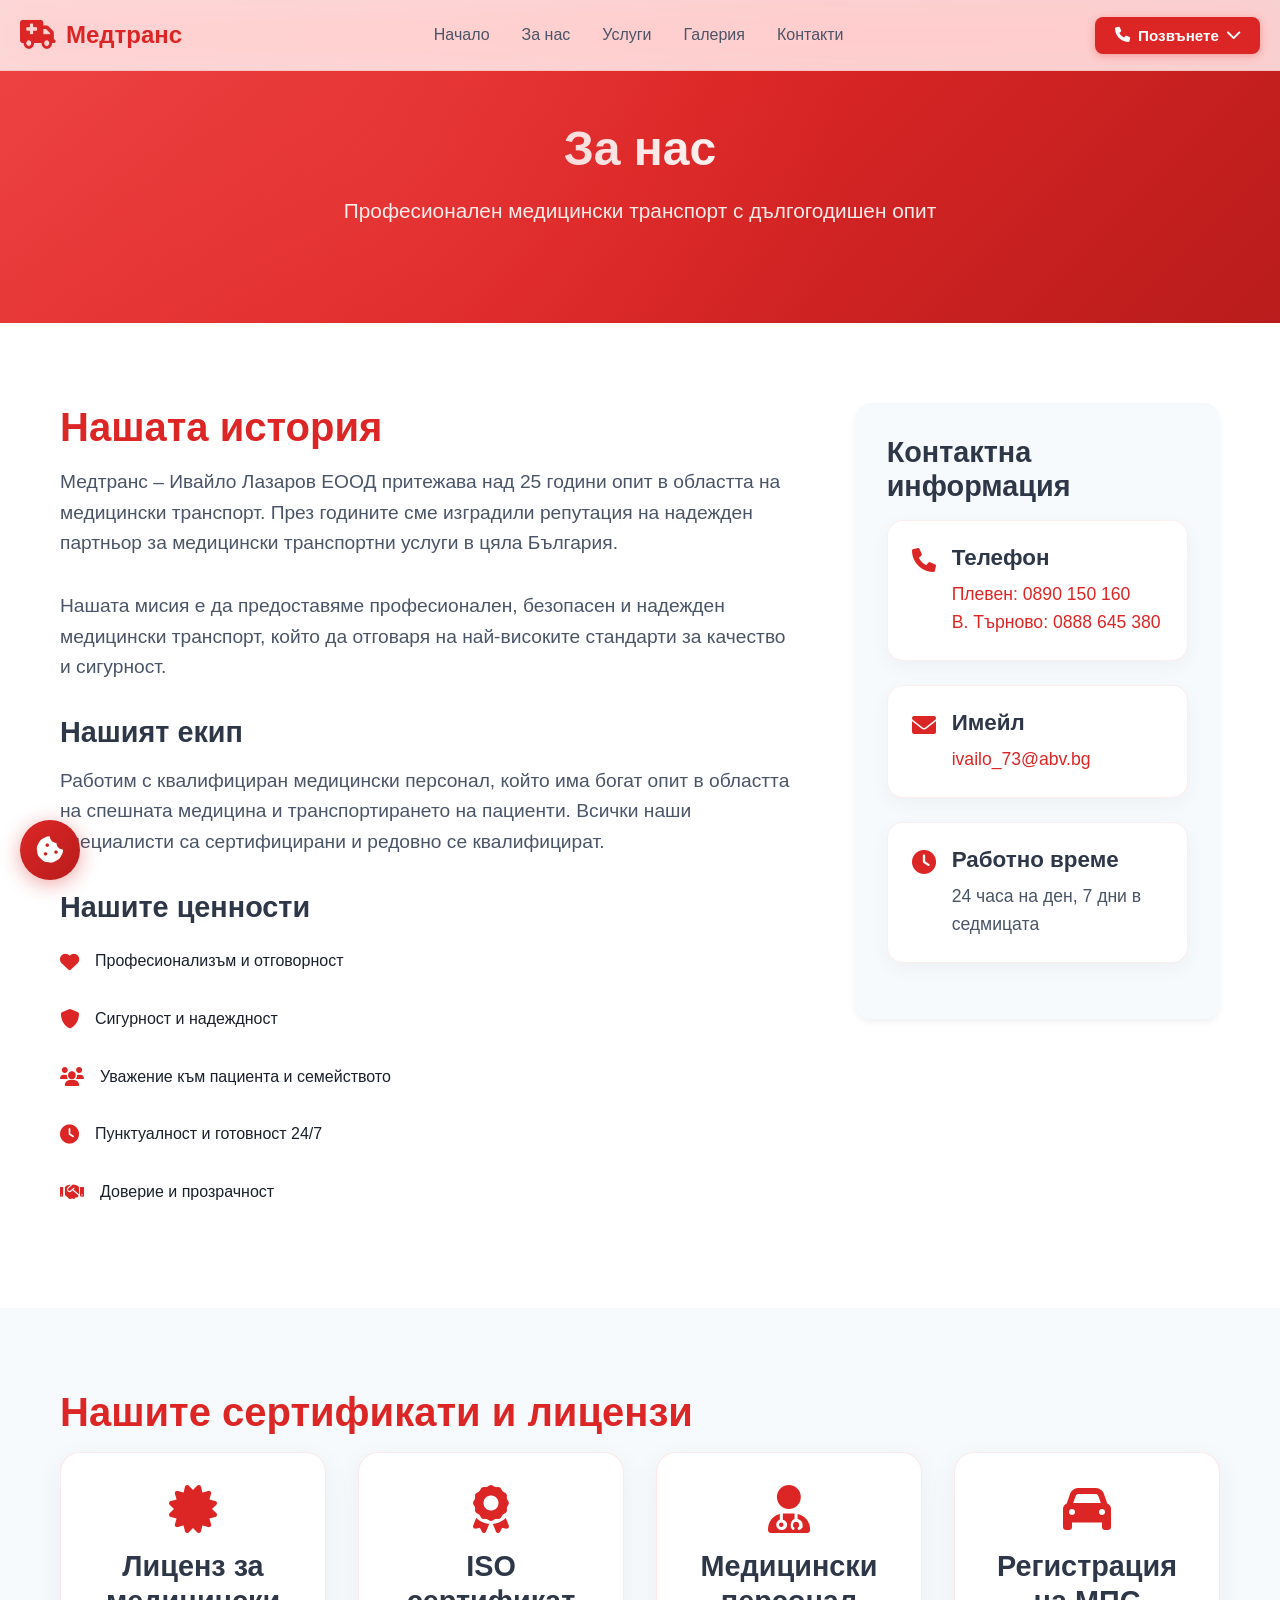
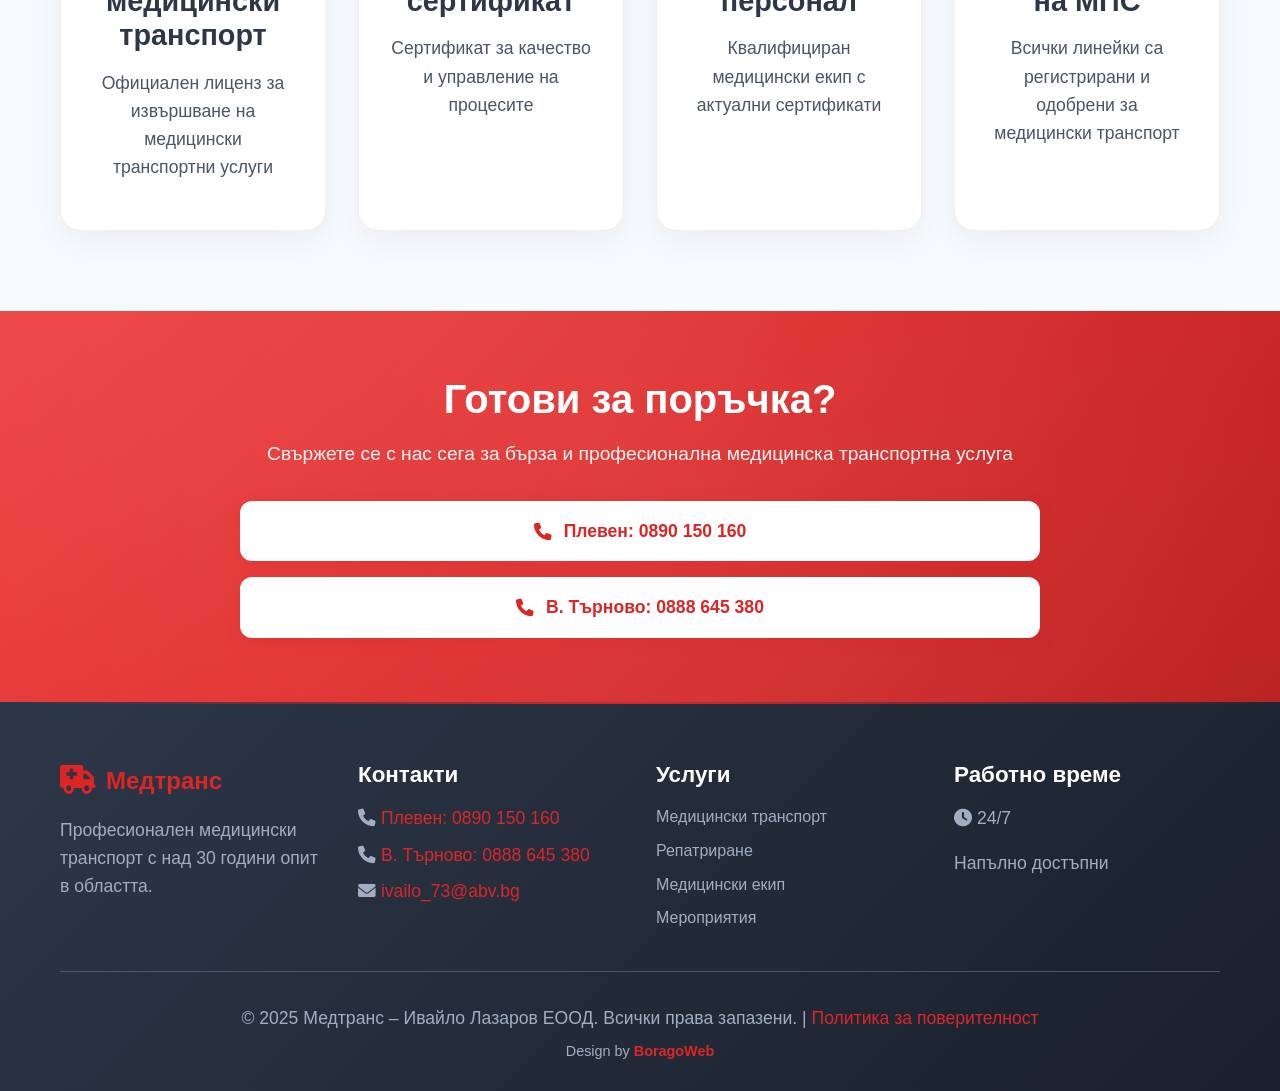
==== commit b4062d64: "Add files via upload" ====
--- a/about.html
+++ b/about.html
@@ -10,12 +10,6 @@
     <link rel="stylesheet" href="css/styles.css">
     <link href="https://fonts.googleapis.com/css2?family=Inter:wght@300;400;500;600;700&display=swap" rel="stylesheet">
     <link rel="stylesheet" href="https://cdnjs.cloudflare.com/ajax/libs/font-awesome/6.0.0/css/all.min.css">
-    
-    <!-- Favicon -->
-    <link rel="icon" type="image/x-icon" href="favicon.ico">
-    <link rel="apple-touch-icon" sizes="180x180" href="favicon.ico">
-    <link rel="icon" type="image/png" sizes="32x32" href="favicon.ico">
-    <link rel="icon" type="image/png" sizes="16x16" href="favicon.ico">
     
     <!-- Additional Meta Tags -->
     <meta name="robots" content="index, follow">
@@ -30,84 +24,61 @@
     <!-- Navigation -->
     <nav class="navbar" id="navbar">
         <div class="nav-container">
-            <div class="nav-logo">
+            <a href="index.html" class="nav-logo">
                 <i class="fas fa-ambulance"></i>
                 <span>Медтранс</span>
-            </div>
+            </a>
             <div class="nav-menu" id="nav-menu">
                 <a href="index.html" class="nav-link">Начало</a>
                 <a href="about.html" class="nav-link active">За нас</a>
                 <a href="services.html" class="nav-link">Услуги</a>
                 <a href="gallery.html" class="nav-link">Галерия</a>
-                <a href="pricing.html" class="nav-link">Цени</a>
                 <a href="contact.html" class="nav-link">Контакти</a>
                 
                 <!-- Mobile Call Button -->
                 <div class="mobile-nav-action">
-                    <a href="tel:0890150160" class="btn btn-cta mobile-call-btn">
+                    <div class="mobile-call-dropdown">
+                        <button class="btn btn-cta mobile-call-btn" id="mobile-call-btn">
+                            <i class="fas fa-phone"></i>
+                            Позвънете
+                            <i class="fas fa-chevron-down"></i>
+                        </button>
+                        <div class="mobile-call-options" id="mobile-call-options">
+                            <a href="tel:0890150160" class="mobile-call-option">
+                                <i class="fas fa-phone"></i>
+                                <span>Плевен</span>
+                                <small>0890 150 160</small>
+                            </a>
+                            <a href="tel:0888645380" class="mobile-call-option">
+                                <i class="fas fa-phone"></i>
+                                <span>В. Търново</span>
+                                <small>0888 645 380</small>
+                            </a>
+                        </div>
+                    </div>
+                </div>
+            </div>
+            <div class="nav-actions">
+                <div class="desktop-call-dropdown">
+                    <button class="btn btn-cta desktop-call-btn" id="desktop-call-btn">
                         <i class="fas fa-phone"></i>
                         Позвънете
-                    </a>
-                </div>
-                
-                <!-- Mobile Language Selector -->
-                <div class="mobile-nav-action">
-                    <div class="language-selector mobile-language-selector">
-                        <button class="lang-btn mobile-lang-btn" id="mobile-lang-btn">
-                            <img id="mobile-current-flag" class="flag-img" src="https://flagcdn.com/w40/bg.png" alt="BG">
-                            <i class="fas fa-chevron-down"></i>
-                        </button>
-                        <div class="lang-dropdown mobile-lang-dropdown" id="mobile-lang-dropdown">
-                            <a href="#" class="lang-option active" data-lang="bg" data-flag="https://flagcdn.com/w40/bg.png">
-                                <img class="flag-img" src="https://flagcdn.com/w40/bg.png" alt="BG">
-                                <span>Български</span>
-                            </a>
-                            <a href="#" class="lang-option" data-lang="en" data-flag="https://flagcdn.com/w40/gb.png">
-                                <img class="flag-img" src="https://flagcdn.com/w40/gb.png" alt="EN">
-                                <span>English</span>
-                            </a>
-                            <a href="#" class="lang-option" data-lang="de" data-flag="https://flagcdn.com/w40/de.png">
-                                <img class="flag-img" src="https://flagcdn.com/w40/de.png" alt="DE">
-                                <span>Deutsch</span>
-                            </a>
-                            <a href="#" class="lang-option" data-lang="ru" data-flag="https://flagcdn.com/w40/ru.png">
-                                <img class="flag-img" src="https://flagcdn.com/w40/ru.png" alt="RU">
-                                <span>Русский</span>
-                            </a>
-                        </div>
-                    </div>
-                </div>
-            </div>
-            <div class="nav-actions">
-                <a href="tel:0890150160" class="btn btn-cta desktop-only">
-                    <i class="fas fa-phone"></i>
-                    Позвънете
-                </a>
-                <div class="language-selector desktop-only">
-                    <button class="lang-btn" id="lang-btn">
-                        <img id="current-flag" class="flag-img" src="https://flagcdn.com/w40/bg.png" alt="BG">
                         <i class="fas fa-chevron-down"></i>
                     </button>
-                    <div class="lang-dropdown" id="lang-dropdown">
-                        <a href="#" class="lang-option active" data-lang="bg" data-flag="https://flagcdn.com/w40/bg.png">
-                            <img class="flag-img" src="https://flagcdn.com/w40/bg.png" alt="BG">
-                            <span>Български</span>
+                    <div class="desktop-call-options" id="desktop-call-options">
+                        <a href="tel:0890150160" class="desktop-call-option">
+                            <i class="fas fa-phone"></i>
+                            <span>Плевен</span>
+                            <small>0890 150 160</small>
                         </a>
-                        <a href="#" class="lang-option" data-lang="en" data-flag="https://flagcdn.com/w40/gb.png">
-                            <img class="flag-img" src="https://flagcdn.com/w40/gb.png" alt="EN">
-                            <span>English</span>
+                        <a href="tel:0888645380" class="desktop-call-option">
+                            <i class="fas fa-phone"></i>
+                            <span>В. Търново</span>
+                            <small>0888 645 380</small>
                         </a>
-                        <a href="#" class="lang-option" data-lang="de" data-flag="https://flagcdn.com/w40/de.png">
-                            <img class="flag-img" src="https://flagcdn.com/w40/de.png" alt="DE">
-                            <span>Deutsch</span>
-                        </a>
-                        <a href="#" class="lang-option" data-lang="ru" data-flag="https://flagcdn.com/w40/ru.png">
-                            <img class="flag-img" src="https://flagcdn.com/w40/ru.png" alt="RU">
-                            <span>Русский</span>
-                        </a>
-                    </div>
-                </div>
-            </div>
+                    </div>
+                </div>
+                </div>
             <div class="nav-toggle" id="nav-toggle">
                 <span class="bar"></span>
                 <span class="bar"></span>
@@ -157,7 +128,8 @@
                             <i class="fas fa-phone"></i>
                             <div>
                                 <h4>Телефон</h4>
-                                <p><a href="tel:0890150160">0890 150 160</a></p>
+                                <p><a href="tel:0890150160">Плевен: 0890 150 160</a></p>
+                                <p><a href="tel:0888645380">В. Търново: 0888 645 380</a></p>
                             </div>
                         </div>
                         <div class="contact-item">
@@ -175,26 +147,6 @@
                             </div>
                         </div>
                     </div>
-                    
-                    <div class="stats-card">
-                        <h3>Нашият опит в цифри</h3>
-                        <div class="stat-item">
-                            <span class="stat-number">25+</span>
-                            <span class="stat-label">Години опит</span>
-                        </div>
-                        <div class="stat-item">
-                            <span class="stat-number">1000+</span>
-                            <span class="stat-label">Доволни клиенти</span>
-                        </div>
-                        <div class="stat-item">
-                            <span class="stat-number">24/7</span>
-                            <span class="stat-label">Достъпност</span>
-                        </div>
-                        <div class="stat-item">
-                            <span class="stat-number">100%</span>
-                            <span class="stat-label">Сигурност</span>
-                        </div>
-                    </div>
                 </div>
             </div>
         </div>
@@ -235,15 +187,21 @@
             <div class="ready-to-order-content">
                 <h2>Готови за поръчка?</h2>
                 <p>Свържете се с нас сега за бърза и професионална медицинска транспортна услуга</p>
-                <a href="tel:0890150160" class="btn btn-primary">
-                    <i class="fas fa-phone"></i>
-                    Обадете се: 0890 150 160
-                </a>
+                <div class="ready-call-buttons">
+                    <a href="tel:0890150160" class="btn btn-primary ready-call-single">
+                        <i class="fas fa-phone"></i>
+                        Плевен: 0890 150 160
+                    </a>
+                    <a href="tel:0888645380" class="btn btn-primary ready-call-single">
+                        <i class="fas fa-phone"></i>
+                        В. Търново: 0888 645 380
+                    </a>
+                </div>
             </div>
         </div>
     </section>
 
-    <!-- Footer -->
+     <!-- Footer -->
     <footer class="footer">
         <div class="container">
             <div class="footer-content">
@@ -252,13 +210,14 @@
                         <i class="fas fa-ambulance"></i>
                         <span>Медтранс</span>
                     </div>
-                    <p>Професионален медицински транспорт с над 25 години опит в областта.</p>
+                    <p>Професионален медицински транспорт с над 30 години опит в областта.</p>
                 </div>
                 
                 <div class="footer-section">
                     <h4>Контакти</h4>
                     <div class="footer-contact">
-                        <p><i class="fas fa-phone"></i> <a href="tel:0890150160">0890 150 160</a></p>
+                        <p><i class="fas fa-phone"></i> <a href="tel:0890150160">Плевен: 0890 150 160</a></p>
+                        <p><i class="fas fa-phone"></i> <a href="tel:0888645380">В. Търново: 0888 645 380</a></p>
                         <p><i class="fas fa-envelope"></i> <a href="mailto:ivailo_73@abv.bg">ivailo_73@abv.bg</a></p>
                     </div>
                 </div>
@@ -266,10 +225,10 @@
                 <div class="footer-section">
                     <h4>Услуги</h4>
                     <ul class="footer-links">
-                        <li><a href="services.html">Медицински транспорт</a></li>
-                        <li><a href="services.html">Репатриране</a></li>
-                        <li><a href="services.html">Медицински екип</a></li>
-                        <li><a href="services.html">Мероприятия</a></li>
+                        <li><a href="#services">Медицински транспорт</a></li>
+                        <li><a href="#services">Репатриране</a></li>
+                        <li><a href="#services">Медицински екип</a></li>
+                        <li><a href="#services">Мероприятия</a></li>
                     </ul>
                 </div>
                 
@@ -293,5 +252,57 @@
     </button>
 
     <script src="js/script.js"></script>
+    <script>
+        // Simple dropdown fix for about page
+        document.addEventListener('DOMContentLoaded', function() {
+            // Desktop dropdown
+            const desktopBtn = document.getElementById('desktop-call-btn');
+            const desktopOptions = document.getElementById('desktop-call-options');
+            
+            if (desktopBtn && desktopOptions) {
+                desktopBtn.addEventListener('click', function(e) {
+                    e.preventDefault();
+                    e.stopPropagation();
+                    desktopOptions.classList.toggle('active');
+                    const chevron = this.querySelector('.fa-chevron-down');
+                    if (chevron) {
+                        chevron.style.transform = desktopOptions.classList.contains('active') ? 'rotate(180deg)' : 'rotate(0deg)';
+                    }
+                });
+                
+                document.addEventListener('click', function(e) {
+                    if (!desktopBtn.contains(e.target) && !desktopOptions.contains(e.target)) {
+                        desktopOptions.classList.remove('active');
+                        const chevron = desktopBtn.querySelector('.fa-chevron-down');
+                        if (chevron) chevron.style.transform = 'rotate(0deg)';
+                    }
+                });
+            }
+            
+            // Mobile dropdown
+            const mobileBtn = document.getElementById('mobile-call-btn');
+            const mobileOptions = document.getElementById('mobile-call-options');
+            
+            if (mobileBtn && mobileOptions) {
+                mobileBtn.addEventListener('click', function(e) {
+                    e.preventDefault();
+                    e.stopPropagation();
+                    mobileOptions.classList.toggle('active');
+                    const chevron = this.querySelector('.fa-chevron-down');
+                    if (chevron) {
+                        chevron.style.transform = mobileOptions.classList.contains('active') ? 'rotate(180deg)' : 'rotate(0deg)';
+                    }
+                });
+                
+                document.addEventListener('click', function(e) {
+                    if (!mobileBtn.contains(e.target) && !mobileOptions.contains(e.target)) {
+                        mobileOptions.classList.remove('active');
+                        const chevron = mobileBtn.querySelector('.fa-chevron-down');
+                        if (chevron) chevron.style.transform = 'rotate(0deg)';
+                    }
+                });
+            }
+        });
+    </script>
 </body>
 </html>
--- a/css/styles.css
+++ b/css/styles.css
@@ -8,8 +8,6 @@
 }
 
 html {
-    scroll-behavior: smooth;
-    scroll-padding-top: 80px;
     overflow-x: hidden;
 }
 
@@ -159,6 +157,314 @@
     align-items: center;
     gap: 1rem;
     flex-shrink: 0;
+}
+
+/* Hero Call Dropdown */
+.hero-call-dropdown {
+    position: relative;
+    display: inline-block;
+}
+
+.hero-call-btn {
+    padding: 12px 24px;
+    font-size: 1rem;
+    display: flex;
+    align-items: center;
+    justify-content: space-between;
+    gap: 0.5rem;
+    background: transparent;
+    color: #dc2626;
+    border: 2px solid #dc2626;
+    border-radius: 8px;
+    font-weight: 600;
+    transition: all 0.3s ease;
+    cursor: pointer;
+}
+
+.hero-call-btn:hover {
+    background: #dc2626;
+    color: white;
+    transform: translateY(-1px);
+}
+
+.hero-call-options {
+    position: absolute;
+    top: calc(100% + 0.5rem);
+    left: 0;
+    background: white;
+    border: 1px solid rgba(0, 0, 0, 0.1);
+    border-radius: 12px;
+    margin-top: 0;
+    box-shadow: 0 8px 25px rgba(0, 0, 0, 0.15);
+    z-index: 9999;
+    display: none;
+    overflow: hidden;
+    opacity: 0;
+    transform: translateY(-10px);
+    transition: all 0.3s cubic-bezier(0.4, 0, 0.2, 1);
+    min-width: 200px;
+}
+
+.hero-call-options.active {
+    display: block;
+    opacity: 1;
+    transform: translateY(0);
+}
+
+.hero-call-option {
+    display: flex;
+    align-items: center;
+    gap: 1rem;
+    padding: 1rem 1.25rem;
+    text-decoration: none;
+    color: #2d3748;
+    transition: all 0.3s ease;
+    border-bottom: 1px solid rgba(0, 0, 0, 0.05);
+    flex-direction: column;
+    align-items: flex-start;
+}
+
+.hero-call-option:last-child {
+    border-bottom: none;
+}
+
+.hero-call-option:hover {
+    background: rgba(220, 38, 38, 0.05);
+    color: #dc2626;
+}
+
+.hero-call-option i {
+    font-size: 1.2rem;
+    color: #dc2626;
+}
+
+.hero-call-option span {
+    font-weight: 600;
+    font-size: 1rem;
+}
+
+.hero-call-option small {
+    color: #718096;
+    font-size: 0.85rem;
+    margin-top: 0.25rem;
+}
+
+/* Ready Call Buttons */
+.ready-call-buttons {
+    display: flex;
+    gap: 1rem;
+    flex-wrap: wrap;
+    justify-content: center;
+}
+
+.ready-call-single {
+    display: flex;
+    align-items: center;
+    gap: 0.75rem;
+    padding: 1rem 1.5rem;
+    font-size: 1rem;
+    font-weight: 600;
+    text-decoration: none;
+    border-radius: 12px;
+    transition: all 0.3s ease;
+    border: none;
+    cursor: pointer;
+    min-width: 250px;
+    justify-content: center;
+}
+
+.ready-call-single:hover {
+    transform: translateY(-2px);
+    box-shadow: 0 8px 25px rgba(220, 38, 38, 0.25);
+}
+
+.ready-call-single:active {
+    transform: translateY(0);
+}
+
+/* Ready Call Dropdown */
+.ready-call-dropdown {
+    position: relative;
+    display: inline-block;
+    z-index: 9999998;
+}
+
+.ready-call-btn {
+    padding: 12px 24px;
+    font-size: 1rem;
+    display: flex;
+    align-items: center;
+    justify-content: space-between;
+    gap: 0.5rem;
+    background: #dc2626;
+    color: white;
+    border: none;
+    border-radius: 8px;
+    font-weight: 600;
+    transition: all 0.3s ease;
+    cursor: pointer;
+}
+
+.ready-call-btn:hover {
+    background: #b91c1c;
+    transform: translateY(-1px);
+}
+
+.ready-call-options {
+    position: absolute;
+    top: calc(100% + 0.5rem);
+    left: 0;
+    background: white;
+    border: 1px solid rgba(0, 0, 0, 0.1);
+    border-radius: 12px;
+    margin-top: 0;
+    box-shadow: 0 8px 25px rgba(0, 0, 0, 0.15);
+    z-index: 9999999;
+    display: none;
+    overflow: visible;
+    opacity: 0;
+    transform: translateY(-10px);
+    transition: all 0.3s cubic-bezier(0.4, 0, 0.2, 1);
+    min-width: 200px;
+}
+
+.ready-call-options.active {
+    display: block;
+    opacity: 1;
+    transform: translateY(0);
+}
+
+.ready-call-option {
+    display: flex;
+    align-items: center;
+    gap: 1rem;
+    padding: 1rem 1.25rem;
+    text-decoration: none;
+    color: #2d3748;
+    transition: all 0.3s ease;
+    border-bottom: 1px solid rgba(0, 0, 0, 0.05);
+    flex-direction: column;
+    align-items: flex-start;
+}
+
+.ready-call-option:last-child {
+    border-bottom: none;
+}
+
+.ready-call-option:hover {
+    background: rgba(220, 38, 38, 0.05);
+    color: #dc2626;
+}
+
+.ready-call-option i {
+    font-size: 1.2rem;
+    color: #dc2626;
+}
+
+.ready-call-option span {
+    font-weight: 600;
+    font-size: 1rem;
+}
+
+.ready-call-option small {
+    color: #718096;
+    font-size: 0.85rem;
+    margin-top: 0.25rem;
+}
+
+.desktop-call-dropdown {
+    position: relative;
+}
+
+.desktop-call-btn {
+    padding: 10px 20px;
+    font-size: 0.95rem;
+    display: flex;
+    align-items: center;
+    justify-content: space-between;
+    gap: 0.5rem;
+    background: #dc2626;
+    color: white;
+    border: none;
+    border-radius: 8px;
+    font-weight: 600;
+    transition: all 0.3s ease;
+    box-shadow: 0 2px 8px rgba(220, 38, 38, 0.3);
+    cursor: pointer;
+}
+
+.desktop-call-btn:hover {
+    background: #b91c1c;
+    transform: translateY(-1px);
+    box-shadow: 0 4px 12px rgba(220, 38, 38, 0.4);
+}
+
+.desktop-call-options {
+    position: absolute;
+    top: calc(100% + 0.5rem);
+    right: 0;
+    background: white;
+    border: 1px solid rgba(0, 0, 0, 0.1);
+    border-radius: 12px;
+    margin-top: 0;
+    box-shadow: 0 8px 25px rgba(0, 0, 0, 0.15);
+    z-index: 9999;
+    display: none;
+    overflow: hidden;
+    opacity: 0;
+    transform: translateY(-10px);
+    transition: all 0.3s cubic-bezier(0.4, 0, 0.2, 1);
+    min-width: 200px;
+}
+
+.desktop-call-options.active {
+    display: block;
+    opacity: 1;
+    transform: translateY(0);
+}
+
+.desktop-call-option {
+    display: flex;
+    align-items: center;
+    gap: 1rem;
+    padding: 1rem 1.25rem;
+    text-decoration: none;
+    color: #2d3748;
+    transition: all 0.3s ease;
+    border-bottom: 1px solid rgba(0, 0, 0, 0.05);
+    flex-direction: column;
+    align-items: flex-start;
+}
+
+.desktop-call-option:last-child {
+    border-bottom: none;
+}
+
+.desktop-call-option:hover {
+    background: rgba(220, 38, 38, 0.05);
+    color: #dc2626;
+}
+
+.desktop-call-option i {
+    font-size: 1.2rem;
+    color: #dc2626;
+}
+
+.desktop-call-option span {
+    font-weight: 600;
+    font-size: 1rem;
+}
+
+.desktop-call-option small {
+    color: #718096;
+    font-size: 0.85rem;
+    margin-top: 0.25rem;
+}
+
+.call-buttons {
+    display: flex;
+    flex-direction: column;
+    gap: 0.75rem;
 }
 
 .btn-cta {
@@ -416,7 +722,7 @@
 /* Hero Section */
 .hero {
     height: 100vh;
-    background: url('https://images.unsplash.com/photo-1587745416684-47953f16f02f?q=80&w=2070&auto=format&fit=crop') center/cover no-repeat;
+    background: url('../images/IMG_3368.jpg') center/cover no-repeat;
     background-attachment: fixed;
     display: flex;
     align-items: center;
@@ -643,6 +949,65 @@
     text-decoration: underline;
 }
 
+/* Image Carousel */
+.image-carousel {
+    position: relative;
+    width: 100%;
+    height: 400px;
+    border-radius: 12px;
+    overflow: hidden;
+    box-shadow: 0 8px 25px rgba(0, 0, 0, 0.15);
+}
+
+.carousel-item {
+    position: absolute;
+    top: 0;
+    left: 0;
+    width: 100%;
+    height: 100%;
+    opacity: 0;
+    transition: opacity 0.5s ease-in-out;
+}
+
+.carousel-item.active {
+    opacity: 1;
+}
+
+.about-main-image {
+    width: 100%;
+    height: 100%;
+    object-fit: cover;
+}
+
+.carousel-indicators {
+    position: absolute;
+    bottom: 20px;
+    left: 50%;
+    transform: translateX(-50%);
+    display: flex;
+    gap: 10px;
+    z-index: 10;
+}
+
+.indicator {
+    width: 12px;
+    height: 12px;
+    border-radius: 50%;
+    border: 2px solid white;
+    background: rgba(255, 255, 255, 0.5);
+    cursor: pointer;
+    transition: all 0.3s ease;
+}
+
+.indicator.active {
+    background: white;
+    transform: scale(1.2);
+}
+
+.indicator:hover {
+    background: rgba(255, 255, 255, 0.8);
+}
+
 .about-image {
     display: flex;
     flex-direction: column;
@@ -711,6 +1076,181 @@
 }
 
 /* Services Section */
+.services-content {
+    display: grid;
+    gap: 2rem;
+    max-width: 900px;
+    margin: 0 auto;
+}
+
+.service-description {
+    background: white;
+    padding: 2rem;
+    border-radius: 12px;
+    box-shadow: 0 4px 20px rgba(0, 0, 0, 0.08);
+    border-left: 4px solid #dc2626;
+    transition: all 0.3s ease;
+}
+
+.service-description:hover {
+    transform: translateY(-2px);
+    box-shadow: 0 6px 25px rgba(0, 0, 0, 0.12);
+}
+
+.service-description h3 {
+    color: #dc2626;
+    font-size: 1.3rem;
+    margin-bottom: 1rem;
+    display: flex;
+    align-items: center;
+    gap: 0.75rem;
+    font-weight: 600;
+}
+
+.service-description h3 i {
+    color: #dc2626;
+    font-size: 1.2rem;
+}
+
+.service-description p {
+    color: #4a5568;
+    line-height: 1.6;
+    margin-bottom: 1rem;
+    font-size: 1rem;
+}
+
+.service-description ul {
+    list-style: none;
+    padding: 0;
+    margin: 1rem 0;
+}
+
+.service-description li {
+    color: #4a5568;
+    padding: 0.5rem 0;
+    padding-left: 1.5rem;
+    position: relative;
+    font-size: 0.95rem;
+    line-height: 1.5;
+}
+
+.service-description li::before {
+    content: '•';
+    color: #dc2626;
+    font-weight: bold;
+    position: absolute;
+    left: 0;
+    font-size: 1.2rem;
+}
+
+/* Modern Services Grid */
+.services-grid-modern {
+    display: grid;
+    grid-template-columns: repeat(auto-fit, minmax(300px, 1fr));
+    gap: 2rem;
+    margin-top: 3rem;
+}
+
+.service-card-modern {
+    background: white;
+    border-radius: 16px;
+    padding: 2rem;
+    box-shadow: 0 8px 30px rgba(0, 0, 0, 0.1);
+    transition: all 0.4s cubic-bezier(0.4, 0, 0.2, 1);
+    border: 1px solid rgba(220, 38, 38, 0.05);
+    position: relative;
+    overflow: hidden;
+}
+
+.service-card-modern::before {
+    content: '';
+    position: absolute;
+    top: 0;
+    left: 0;
+    right: 0;
+    height: 4px;
+    background: linear-gradient(90deg, #dc2626, #b91c1c);
+    transform: scaleX(0);
+    transition: transform 0.4s ease;
+}
+
+.service-card-modern:hover::before {
+    transform: scaleX(1);
+}
+
+.service-card-modern:hover {
+    transform: translateY(-8px);
+    box-shadow: 0 20px 40px rgba(220, 38, 38, 0.15);
+    border-color: rgba(220, 38, 38, 0.1);
+}
+
+.service-icon-modern {
+    width: 60px;
+    height: 60px;
+    background: linear-gradient(135deg, #dc2626, #b91c1c);
+    border-radius: 50%;
+    display: flex;
+    align-items: center;
+    justify-content: center;
+    margin-bottom: 1.5rem;
+    transition: all 0.3s ease;
+}
+
+.service-icon-modern i {
+    font-size: 1.5rem;
+    color: white;
+}
+
+.service-card-modern:hover .service-icon-modern {
+    transform: scale(1.1);
+    box-shadow: 0 8px 20px rgba(220, 38, 38, 0.3);
+}
+
+.service-content-modern h3 {
+    color: #1a202c;
+    font-size: 1.25rem;
+    font-weight: 600;
+    margin-bottom: 1rem;
+    display: flex;
+    align-items: center;
+    gap: 0.5rem;
+}
+
+.service-content-modern p {
+    color: #4a5568;
+    line-height: 1.6;
+    margin-bottom: 1.5rem;
+    font-size: 0.95rem;
+}
+
+.service-features {
+    display: flex;
+    flex-wrap: wrap;
+    gap: 0.75rem;
+}
+
+.service-features span {
+    display: flex;
+    align-items: center;
+    gap: 0.5rem;
+    background: rgba(220, 38, 38, 0.08);
+    color: #dc2626;
+    padding: 0.5rem 1rem;
+    border-radius: 20px;
+    font-size: 0.85rem;
+    font-weight: 500;
+    transition: all 0.3s ease;
+}
+
+.service-features span i {
+    font-size: 0.8rem;
+}
+
+.service-features span:hover {
+    background: rgba(220, 38, 38, 0.15);
+    transform: translateY(-2px);
+}
+
 .services {
 padding: 100px 0;
 background: linear-gradient(180deg, #f7fafc 0%, #ffffff 100%);
@@ -800,6 +1340,212 @@
 z-index: 1;
 }
 
+/* Modern Services Section */
+.services-modern {
+    padding: 100px 0;
+    background: linear-gradient(135deg, #f8fafc 0%, #ffffff 100%);
+}
+
+.services-grid-modern {
+    display: grid;
+    grid-template-columns: repeat(auto-fit, minmax(350px, 1fr));
+    gap: 2.5rem;
+    margin-top: 4rem;
+}
+
+.service-card-modern {
+    background: white;
+    border-radius: 20px;
+    padding: 2.5rem;
+    box-shadow: 0 10px 40px rgba(0, 0, 0, 0.08);
+    transition: all 0.4s cubic-bezier(0.4, 0, 0.2, 1);
+    border: 1px solid rgba(220, 38, 38, 0.05);
+    position: relative;
+    overflow: hidden;
+}
+
+.service-card-modern::before {
+    content: '';
+    position: absolute;
+    top: 0;
+    left: 0;
+    right: 0;
+    height: 4px;
+    background: linear-gradient(90deg, #dc2626, #ef4444);
+    transform: scaleX(0);
+    transition: transform 0.4s ease;
+}
+
+.service-card-modern:hover::before {
+    transform: scaleX(1);
+}
+
+.service-card-modern:hover {
+    transform: translateY(-10px);
+    box-shadow: 0 20px 60px rgba(0, 0, 0, 0.12);
+}
+
+.service-icon-modern {
+    width: 80px;
+    height: 80px;
+    background: linear-gradient(135deg, #dc2626, #ef4444);
+    border-radius: 20px;
+    display: flex;
+    align-items: center;
+    justify-content: center;
+    margin-bottom: 2rem;
+    position: relative;
+}
+
+.service-icon-modern::after {
+    content: '';
+    position: absolute;
+    top: -2px;
+    left: -2px;
+    right: -2px;
+    bottom: -2px;
+    background: linear-gradient(135deg, #dc2626, #ef4444);
+    border-radius: 20px;
+    z-index: -1;
+    opacity: 0.1;
+}
+
+.service-icon-modern i {
+    font-size: 2rem;
+    color: white;
+}
+
+.service-content-modern h3 {
+    font-size: 1.5rem;
+    font-weight: 700;
+    color: #1f2937;
+    margin-bottom: 1rem;
+    line-height: 1.3;
+}
+
+.service-content-modern p {
+    color: #6b7280;
+    font-size: 1rem;
+    line-height: 1.7;
+    margin-bottom: 1.5rem;
+}
+
+.service-features {
+    display: flex;
+    flex-wrap: wrap;
+    gap: 0.8rem;
+    margin-bottom: 2rem;
+}
+
+.service-features span {
+    background: rgba(220, 38, 38, 0.08);
+    color: #dc2626;
+    padding: 0.5rem 1rem;
+    border-radius: 25px;
+    font-size: 0.85rem;
+    font-weight: 600;
+    display: flex;
+    align-items: center;
+    gap: 0.5rem;
+}
+
+.service-features i {
+    font-size: 0.75rem;
+}
+
+.service-btn {
+    display: inline-flex;
+    align-items: center;
+    gap: 0.5rem;
+    background: linear-gradient(135deg, #dc2626, #ef4444);
+    color: white;
+    padding: 0.8rem 1.8rem;
+    border-radius: 30px;
+    text-decoration: none;
+    font-weight: 600;
+    font-size: 0.95rem;
+    transition: all 0.3s ease;
+    border: none;
+    cursor: pointer;
+}
+
+.service-btn:hover {
+    transform: translateY(-2px);
+    box-shadow: 0 10px 25px rgba(220, 38, 38, 0.25);
+    background: linear-gradient(135deg, #b91c1c, #dc2626);
+}
+
+.service-btn:active {
+    transform: translateY(0);
+}
+
+.ready-call-buttons {
+    flex-direction: column;
+    align-items: center;
+    gap: 1rem;
+}
+
+.ready-call-single {
+    min-width: 100%;
+    max-width: 300px;
+    padding: 0.9rem 1.2rem;
+    font-size: 0.95rem;
+}
+
+.ready-call-single:hover {
+    transform: translateY(-2px);
+    box-shadow: 0 10px 25px rgba(220, 38, 38, 0.25);
+    background: linear-gradient(135deg, #b91c1c, #dc2626);
+}
+
+.ready-call-single:active {
+    transform: translateY(0);
+}
+
+@media (max-width: 768px) {
+    .services-grid-modern {
+        grid-template-columns: 1fr;
+        gap: 2rem;
+        padding: 0 1rem;
+    }
+    
+    .service-card-modern {
+        padding: 2rem;
+    }
+    
+    .service-icon-modern {
+        width: 60px;
+        height: 60px;
+        margin-bottom: 1.5rem;
+    }
+    
+    .service-icon-modern i {
+        font-size: 1.5rem;
+    }
+    
+    .service-content-modern h3 {
+        font-size: 1.3rem;
+    }
+    
+    .service-features {
+        gap: 0.6rem;
+    }
+    
+    .service-features span {
+        font-size: 0.8rem;
+        padding: 0.4rem 0.8rem;
+    }
+    
+    .service-btn {
+        padding: 0.7rem 1.5rem;
+        font-size: 0.9rem;
+    }
+    
+    .services-modern {
+        padding: 60px 0;
+    }
+}
+
 /* Equipment Section */
 .equipment {
 padding: 100px 0;
@@ -1109,6 +1855,46 @@
     border: 1px solid rgba(220, 38, 38, 0.1);
     max-width: 100%;
     overflow: hidden;
+}
+
+/* Contact Pictures Gallery */
+.contact-pictures {
+    background: white;
+    padding: 2.5rem;
+    border-radius: 24px;
+    box-shadow: 0 10px 40px rgba(0, 0, 0, 0.06);
+    border: 1px solid rgba(220, 38, 38, 0.1);
+}
+
+.contact-pictures h2 {
+    margin-bottom: 2rem;
+    color: #1f2937;
+    font-size: 1.8rem;
+    font-weight: 700;
+}
+
+.contact-gallery-grid {
+    display: grid;
+    grid-template-columns: repeat(2, 1fr);
+    gap: 1.5rem;
+}
+
+.contact-gallery-item {
+    border-radius: 16px;
+    overflow: hidden;
+    box-shadow: 0 4px 12px rgba(0, 0, 0, 0.1);
+    transition: transform 0.3s ease;
+}
+
+.contact-gallery-item:hover {
+    transform: translateY(-5px);
+}
+
+.contact-gallery-item img {
+    width: 100%;
+    height: 200px;
+    object-fit: cover;
+    display: block;
 }
 
 .form-group {
@@ -2083,7 +2869,23 @@
     }
 }
 
+/* Hide mobile elements on desktop */
+.mobile-nav-action {
+    display: none !important;
+}
+
+.mobile-call-btn {
+    display: none !important;
+}
+
 @media (max-width: 768px) {
+    /* Force text visibility on mobile */
+    * {
+        -webkit-text-fill-color: inherit !important;
+        opacity: 1 !important;
+        visibility: visible !important;
+    }
+    
     .nav-container {
         flex-wrap: wrap;
     }
@@ -2106,6 +2908,10 @@
         z-index: 998;
         overflow-y: auto;
         border-right: 1px solid rgba(220, 38, 38, 0.1);
+        color: #2d3748 !important;
+        -webkit-text-fill-color: #2d3748;
+        opacity: 1 !important;
+        visibility: visible !important;
     }
     
     .nav-actions {
@@ -2114,6 +2920,15 @@
     
     .desktop-only {
         display: none !important;
+    }
+    
+    /* Show mobile elements on mobile */
+    .mobile-nav-action {
+        display: block !important;
+    }
+    
+    .mobile-call-btn {
+        display: flex !important;
     }
 
     .nav-menu.active {
@@ -2149,10 +2964,13 @@
         align-items: center;
         width: 100%;
         text-decoration: none;
-        color: #2d3748;
+        color: #000000 !important;
         font-weight: 500;
         position: relative;
         overflow: hidden;
+        -webkit-text-fill-color: #000000;
+        opacity: 1 !important;
+        visibility: visible !important;
     }
     
     .nav-link::before {
@@ -2169,7 +2987,7 @@
     
     .nav-link:hover {
         background: linear-gradient(90deg, rgba(220, 38, 38, 0.05) 0%, rgba(220, 38, 38, 0.02) 100%);
-        color: #dc2626;
+        color: #000000 !important;
         padding-left: 2.5rem;
     }
     
@@ -2179,7 +2997,7 @@
     
     .nav-link.active {
         background: linear-gradient(90deg, rgba(220, 38, 38, 0.1) 0%, rgba(220, 38, 38, 0.05) 100%);
-        color: #dc2626;
+        color: #000000 !important;
         font-weight: 600;
     }
     
@@ -2197,6 +3015,10 @@
         border-top: 1px solid rgba(0, 0, 0, 0.08);
         background: rgba(248, 249, 250, 0.5);
         position: relative;
+        color: #2d3748 !important;
+        -webkit-text-fill-color: #2d3748;
+        opacity: 1 !important;
+        visibility: visible !important;
     }
     
     .mobile-nav-action:first-of-type {
@@ -2206,6 +3028,11 @@
     
     .mobile-nav-action:last-of-type {
         border-bottom: 1px solid rgba(0, 0, 0, 0.05);
+    }
+    
+    .mobile-call-dropdown {
+        position: relative;
+        width: 100%;
     }
     
     .mobile-call-btn {
@@ -2214,10 +3041,10 @@
         font-size: 1.1rem;
         display: flex;
         align-items: center;
-        justify-content: center;
+        justify-content: space-between;
         gap: 0.75rem;
         background: linear-gradient(135deg, #dc2626 0%, #b91c1c 100%);
-        color: white;
+        color: white !important;
         border: none;
         border-radius: 12px;
         text-decoration: none;
@@ -2226,6 +3053,9 @@
         box-shadow: 0 4px 15px rgba(220, 38, 38, 0.3);
         position: relative;
         overflow: hidden;
+        -webkit-text-fill-color: white;
+        opacity: 1 !important;
+        visibility: visible !important;
     }
     
     .mobile-call-btn::before {
@@ -2236,7 +3066,7 @@
         width: 100%;
         height: 100%;
         background: linear-gradient(90deg, transparent, rgba(255, 255, 255, 0.2), transparent);
-        transition: left 0.5s;
+        transition: left 0.5s ease;
     }
     
     .mobile-call-btn:hover {
@@ -2253,32 +3083,7 @@
         transform: translateY(0);
     }
     
-    .mobile-language-selector {
-        position: relative;
-    }
-    
-    .mobile-lang-btn {
-        width: 100%;
-        padding: 1rem;
-        background: white;
-        border: 2px solid rgba(220, 38, 38, 0.1);
-        border-radius: 10px;
-        display: flex;
-        align-items: center;
-        justify-content: space-between;
-        cursor: pointer;
-        transition: all 0.3s cubic-bezier(0.4, 0, 0.2, 1);
-        box-shadow: 0 2px 8px rgba(0, 0, 0, 0.05);
-    }
-    
-    .mobile-lang-btn:hover {
-        background: #f8f9fa;
-        border-color: rgba(220, 38, 38, 0.3);
-        box-shadow: 0 4px 12px rgba(220, 38, 38, 0.15);
-        transform: translateY(-1px);
-    }
-    
-    .mobile-lang-dropdown {
+    .mobile-call-options {
         position: absolute;
         top: calc(100% + 0.5rem);
         left: 0;
@@ -2288,55 +3093,62 @@
         border-radius: 12px;
         margin-top: 0;
         box-shadow: 0 8px 25px rgba(0, 0, 0, 0.15);
-        z-index: 1000;
+        z-index: 99999;
         display: none;
         overflow: hidden;
-    }
-    
-    .mobile-lang-dropdown.active {
+        opacity: 0;
+        transform: translateY(-10px);
+        transition: all 0.3s cubic-bezier(0.4, 0, 0.2, 1);
+    }
+    
+    .mobile-call-options.active {
         display: block;
-        animation: slideDown 0.3s cubic-bezier(0.4, 0, 0.2, 1);
-    }
-    
-    @keyframes slideDown {
-        from {
-            opacity: 0;
-            transform: translateY(-10px);
-        }
-        to {
-            opacity: 1;
-            transform: translateY(0);
-        }
-    }
-    
-    .mobile-lang-dropdown .lang-option {
+        opacity: 1;
+        transform: translateY(0);
+    }
+    
+    .mobile-call-option {
         display: flex;
         align-items: center;
         gap: 1rem;
         padding: 1rem 1.25rem;
         text-decoration: none;
-        color: #2d3748;
-        transition: all 0.2s ease;
+        color: #2d3748 !important;
+        -webkit-text-fill-color: #2d3748;
+        opacity: 1 !important;
+        visibility: visible !important;
+        transition: all 0.3s ease;
         border-bottom: 1px solid rgba(0, 0, 0, 0.05);
-        font-weight: 500;
-    }
-    
-    .mobile-lang-dropdown .lang-option:last-child {
+        flex-direction: column;
+        align-items: flex-start;
+    }
+    
+    .mobile-call-option:last-child {
         border-bottom: none;
     }
     
-    .mobile-lang-dropdown .lang-option:hover {
-        background: linear-gradient(90deg, rgba(220, 38, 38, 0.05) 0%, rgba(220, 38, 38, 0.02) 100%);
+    .mobile-call-option:hover {
+        background: rgba(220, 38, 38, 0.05);
+        color: #dc2626 !important;
+        -webkit-text-fill-color: #dc2626;
+    }
+    
+    .mobile-call-option i {
+        font-size: 1.2rem;
         color: #dc2626;
-        padding-left: 1.5rem;
-    }
-    
-    .mobile-lang-dropdown .lang-option.active {
-        background: linear-gradient(90deg, rgba(220, 38, 38, 0.1) 0%, rgba(220, 38, 38, 0.05) 100%);
-        color: #dc2626;
+    }
+    
+    .mobile-call-option span {
         font-weight: 600;
-    }
-
+        font-size: 1rem;
+    }
+    
+    .mobile-call-option small {
+        color: #718096;
+        font-size: 0.85rem;
+        margin-top: 0.25rem;
+    }
+    
     .nav-toggle {
         display: flex;
         padding: 10px;
@@ -2412,6 +3224,77 @@
     .services-grid {
         grid-template-columns: 1fr;
         gap: 1.5rem;
+    }
+    
+    .services-grid-modern {
+        display: grid;
+        grid-template-columns: 1fr;
+        gap: 1.5rem;
+        padding: 0 1rem;
+    }
+    
+    .service-card-modern {
+        padding: 1.5rem;
+    }
+    
+    .service-icon-modern {
+        width: 50px;
+        height: 50px;
+        margin-bottom: 1rem;
+    }
+    
+    .service-icon-modern i {
+        font-size: 1.2rem;
+    }
+    
+    .service-content-modern h3 {
+        font-size: 1.1rem;
+        margin-bottom: 0.75rem;
+    }
+    
+    .service-content-modern p {
+        font-size: 0.9rem;
+        margin-bottom: 1rem;
+    }
+    
+    .service-features {
+        flex-direction: column;
+        gap: 0.5rem;
+    }
+    
+    .service-features span {
+        font-size: 0.8rem;
+        padding: 0.4rem 0.8rem;
+        border-radius: 15px;
+    }
+    
+    .services-content {
+        display: grid;
+        gap: 1.5rem;
+        padding: 0 1rem;
+    }
+    
+    .service-description {
+        padding: 1.5rem;
+    }
+    
+    .service-description h3 {
+        font-size: 1.1rem;
+        flex-direction: column;
+        align-items: flex-start;
+        gap: 0.5rem;
+    }
+    
+    .service-description h3 i {
+        font-size: 1rem;
+    }
+    
+    .service-description p {
+        font-size: 0.95rem;
+    }
+    
+    .service-description li {
+        font-size: 0.9rem;
     }
     
 /* Mobile text overflow fixes */
@@ -2695,11 +3578,48 @@
     margin-bottom: 0.5rem;
 }
 
-.stat-label {
-    color: #4a5568;
+.gallery-info p {
+    color: rgba(255, 255, 255, 0.9);
     font-size: 0.9rem;
-}
-
+    margin: 0;
+.about-gallery-grid {
+        display: grid;
+        grid-template-columns: 1fr;
+        gap: 1.5rem;
+        padding: 0 1rem;
+    }
+    
+    .gallery-item {
+        margin-bottom: 1.5rem;
+    }
+    
+    .gallery-img {
+        height: 200px;
+    }
+    
+    .gallery-info h4 {
+        font-size: 1rem;
+    }
+    
+    .gallery-info p {
+        font-size: 0.85rem;
+    }
+    
+    .about-gallery {
+        padding: 60px 0;
+    }
+    
+    .certifications {
+        padding: 60px 0;
+    }
+    
+    .cert-grid {
+        grid-template-columns: 1fr;
+        gap: 1.5rem;
+    }
+}
+
+/* Certifications */
 .certifications {
     padding: 80px 0;
     background: #f7fafc;
@@ -3565,11 +4485,6 @@
     display: block;
 }
 
-/* Smooth scrolling for anchor links */
-html {
-    scroll-padding-top: 80px;
-}
-
 /* Focus styles for accessibility */
 .btn:focus,
 .nav-link:focus,
